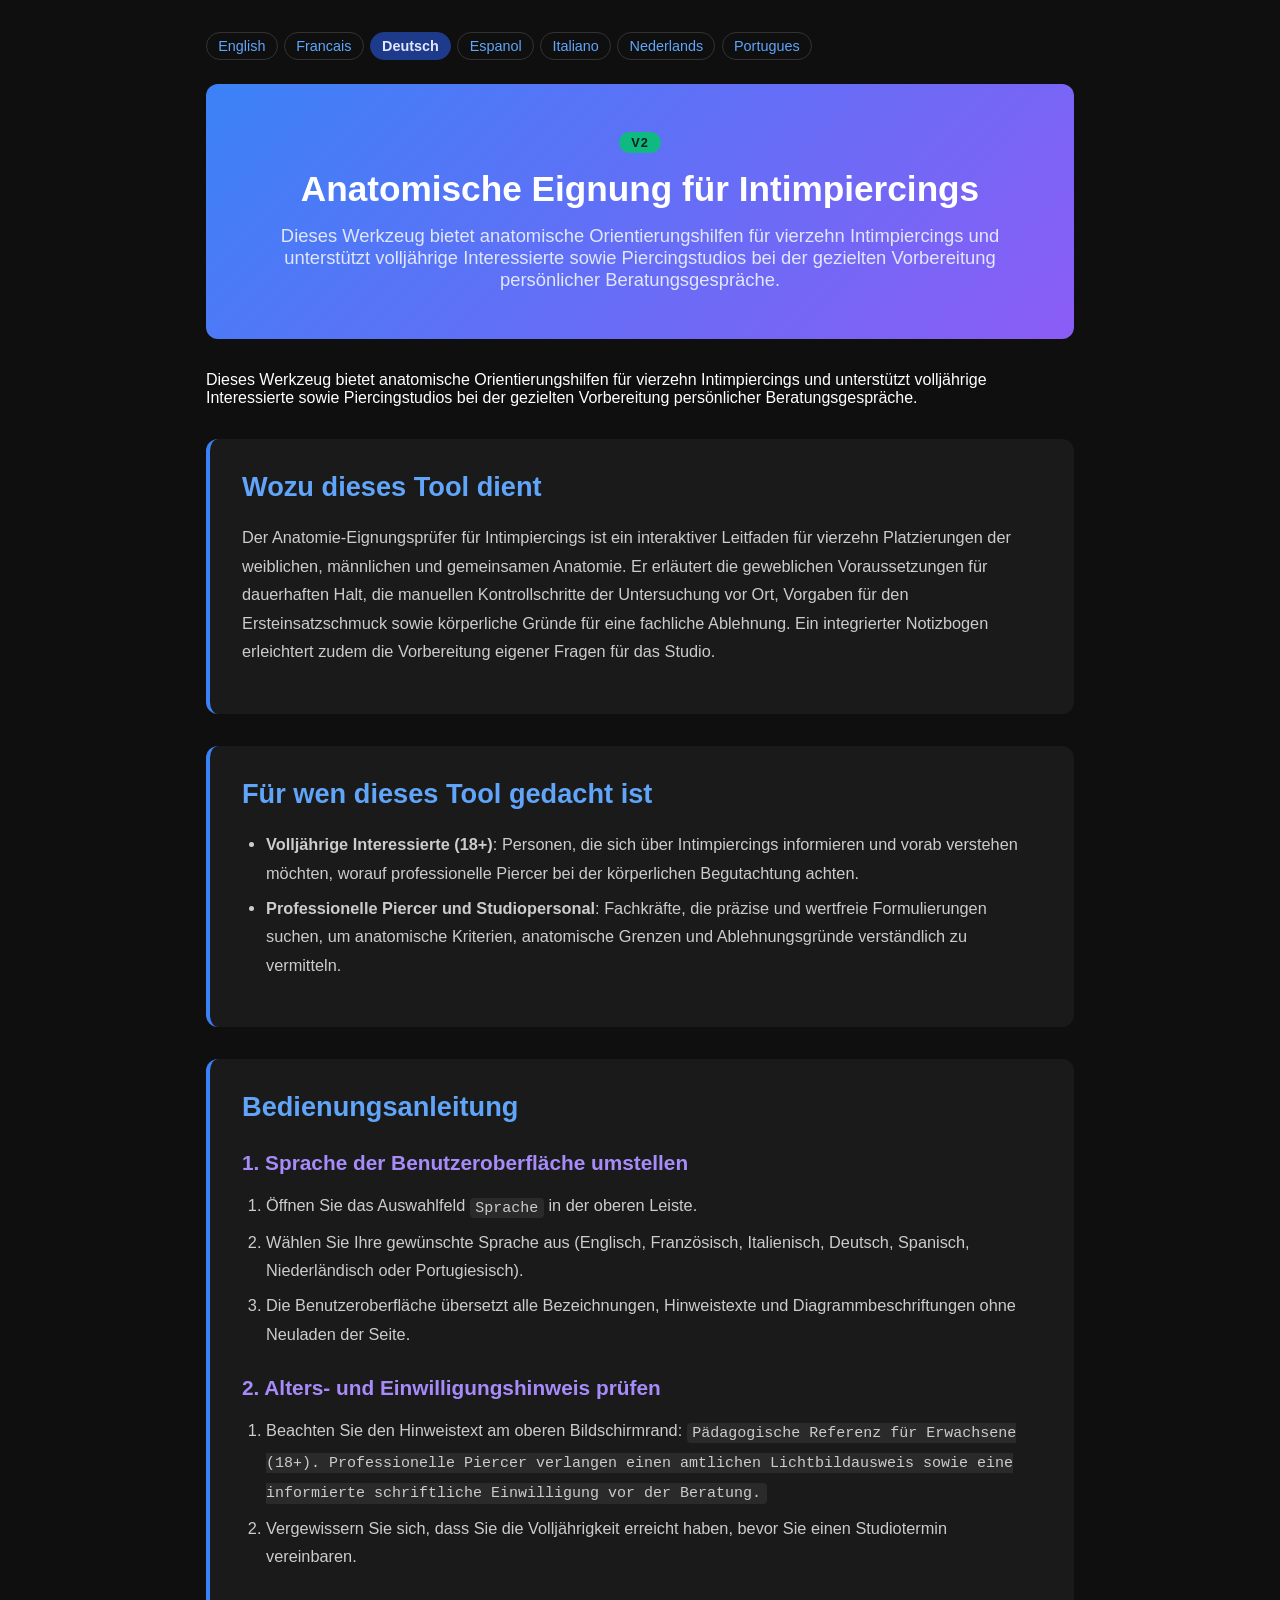
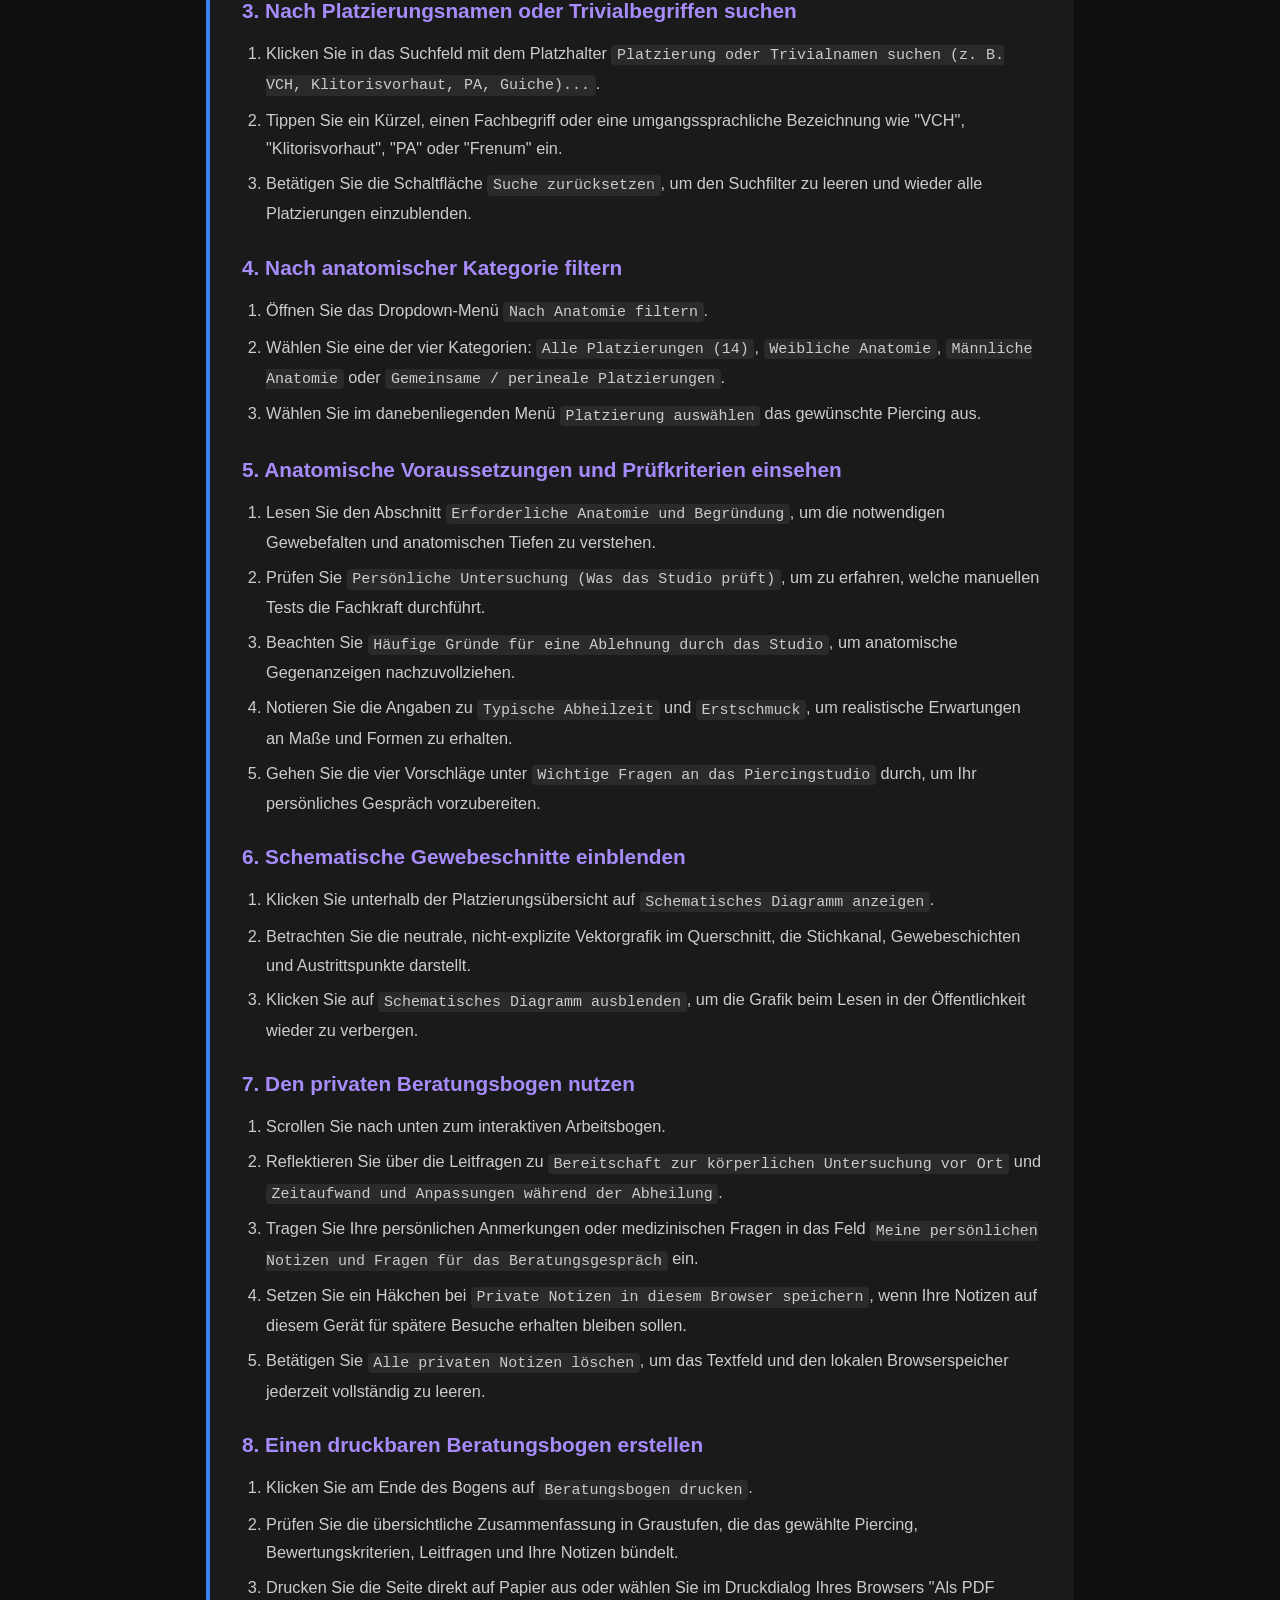
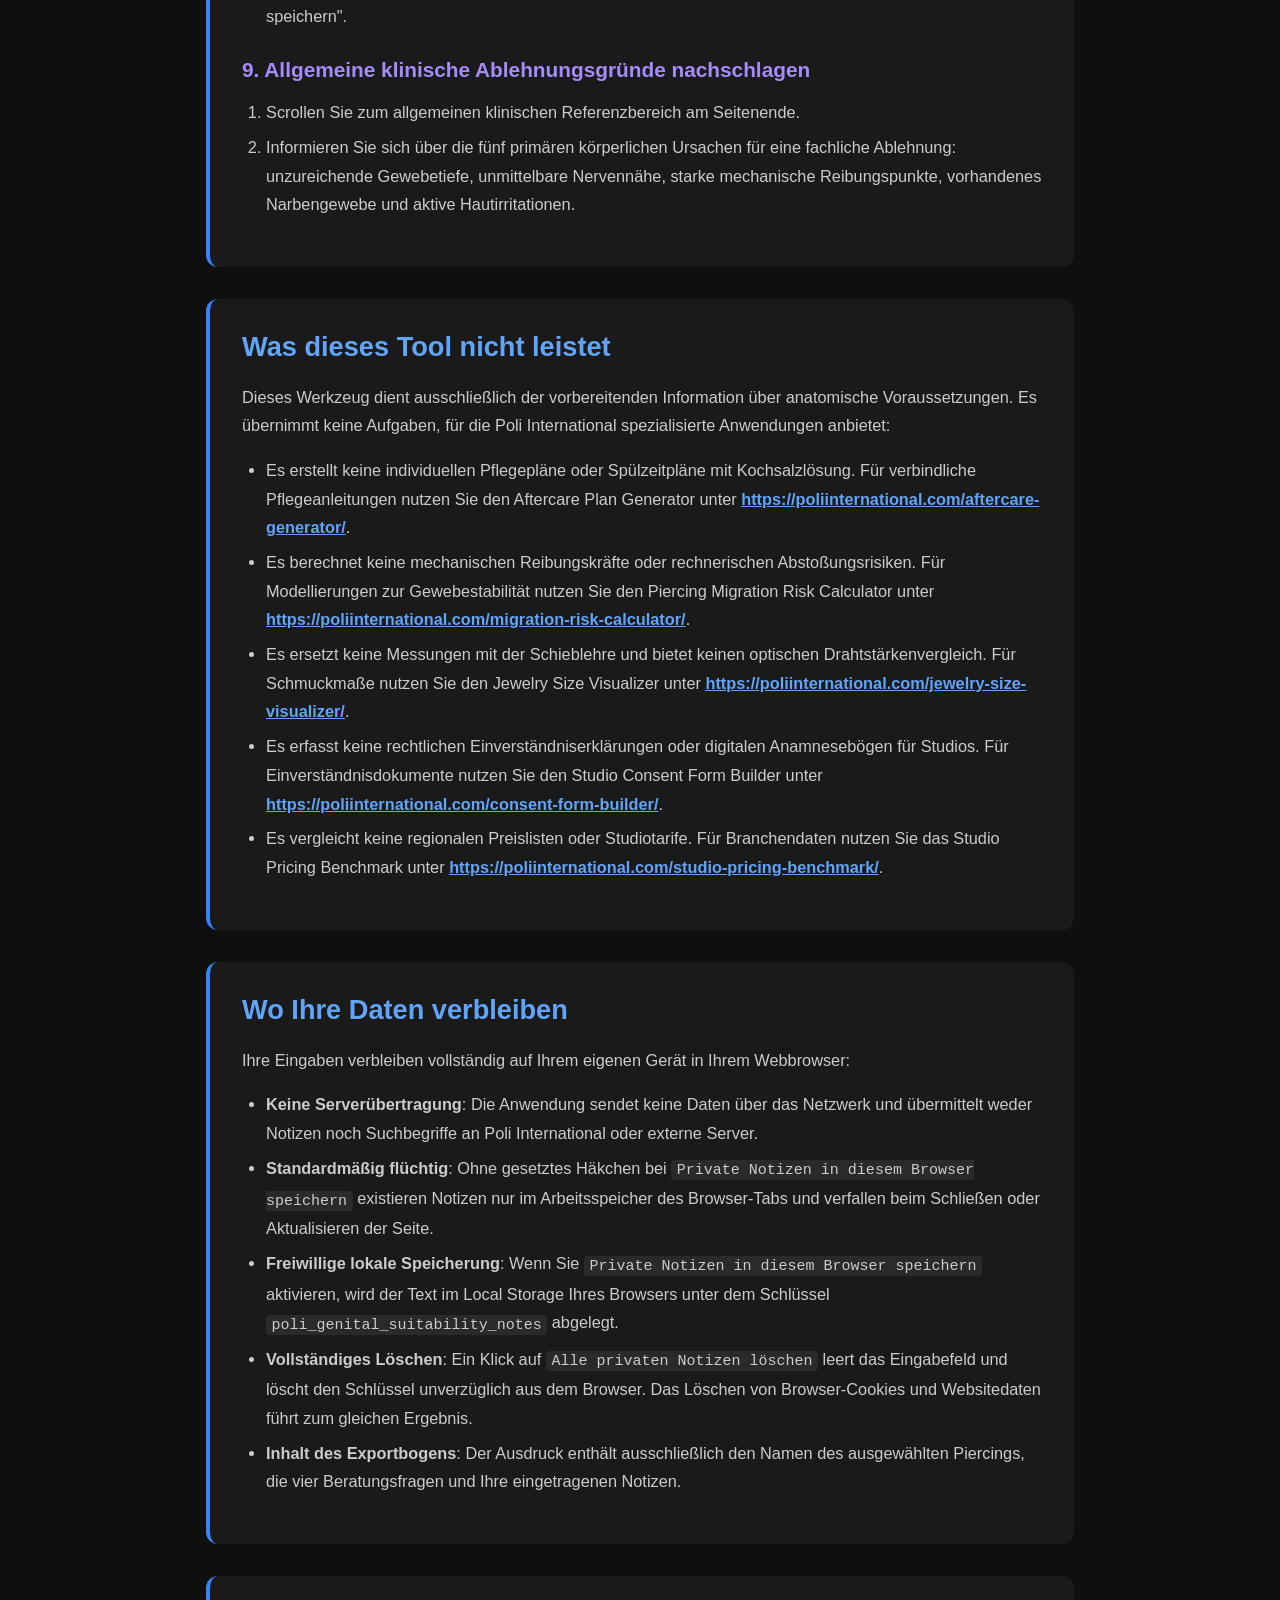
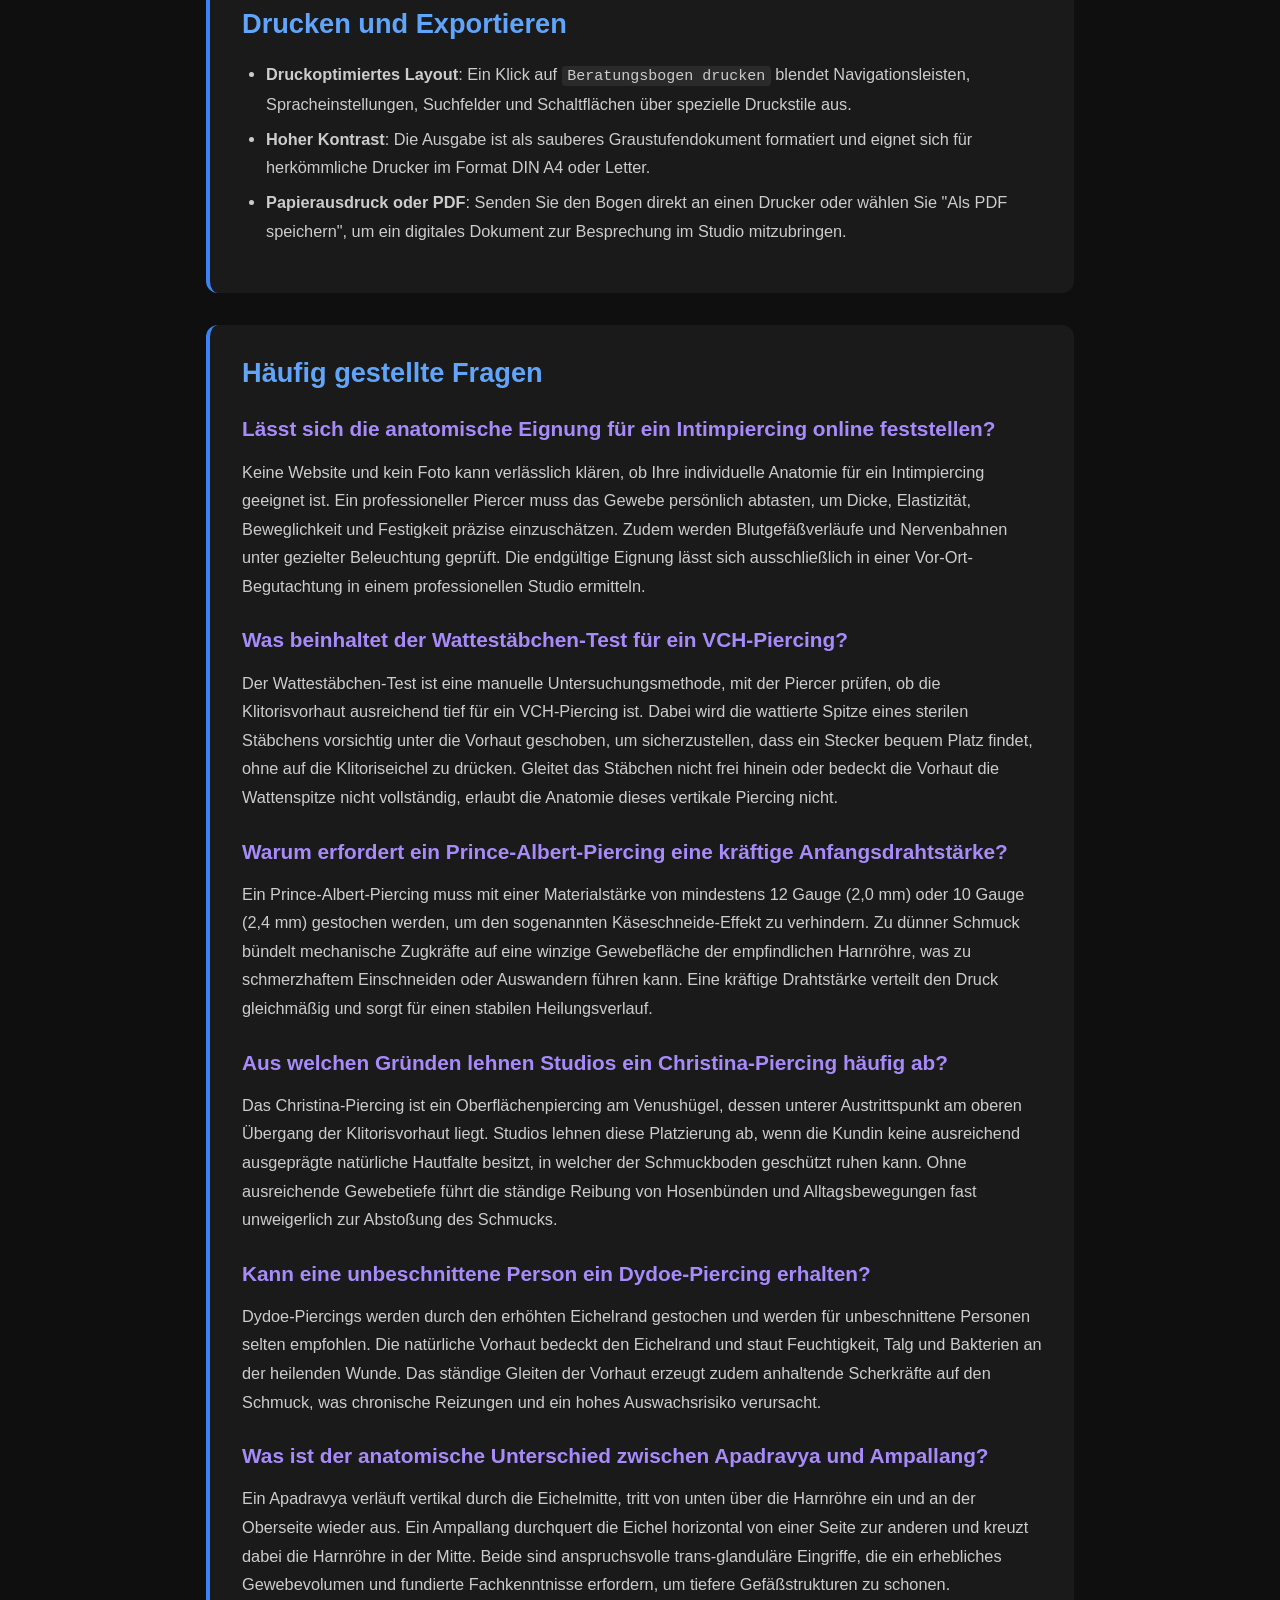
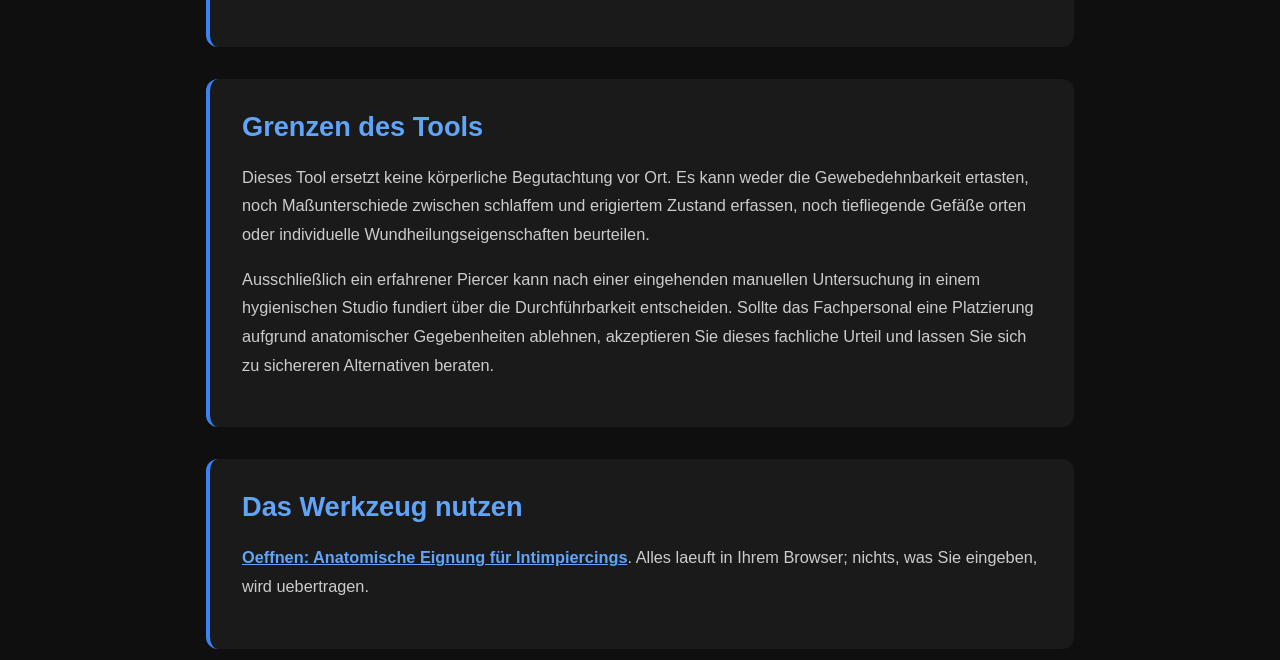
==== documentation-de.html @ 4f52ecac "V2: add documentation-de.html" ====
<!DOCTYPE html>
<html lang="de">
<head><meta name="robots" content="noindex,nofollow">
    <meta charset="UTF-8">
    <meta name="viewport" content="width=device-width, initial-scale=1.0">
    <title>Anatomische Eignung für Intimpiercings Documentation | Poli International</title>
    <meta name="description" content="Dieses Werkzeug bietet anatomische Orientierungshilfen für vierzehn Intimpiercings und unterstützt volljährige Interessierte sowie Piercingstudios bei der gezielten Vorbereitung persönlicher Beratungsgespräche.">
    <link rel="canonical" href="https://poliinternational.com/genital-piercing-suitability/">
    <style>
        body { background: #0f0f0f; color: #fff; font-family: -apple-system, BlinkMacSystemFont, "Segoe UI", Roboto, sans-serif; margin: 0; padding: 0; }
        body.in-iframe .doc-hero h1 { display: none; }
        * { box-sizing: border-box; }
        .entry-content { max-width: 900px; margin: 0 auto; padding: 2rem 1rem; }
        .doc-hero { background: linear-gradient(135deg, #3B82F6, #8B5CF6); padding: 3rem 2rem; text-align: center; border-radius: 0.75rem; margin-bottom: 2rem; }
        .doc-hero h1 { font-size: 2.2rem; margin: 0 0 1rem; font-weight: 700; }
        .doc-hero p { font-size: 1.15rem; color: #E0E7FF; margin: 0; }
        .doc-hero .v2 { display: inline-block; margin-bottom: 1rem; padding: 0.2rem 0.75rem; border-radius: 999px; background: #10B981; color: #04241a; font-weight: 800; font-size: 0.8rem; letter-spacing: 0.08em; }
        .doc-section { margin: 2rem 0; padding: 2rem; background: #1a1a1a; border-radius: 0.75rem; border-left: 4px solid #3B82F6; }
        .doc-section h2 { color: #60A5FA; font-size: 1.7rem; margin: 0 0 1.25rem; font-weight: 600; }
        .doc-section h3 { color: #A78BFA; font-size: 1.3rem; margin: 1.75rem 0 0.75rem; font-weight: 600; }
        .doc-section p, .doc-section li { color: #ccc; line-height: 1.75; font-size: 1.02rem; }
        .doc-section ul, .doc-section ol { padding-left: 1.5rem; }
        .doc-section li { margin: 0.4rem 0; }
        .doc-section code { background: #2a2a2a; padding: 0.1rem 0.35rem; border-radius: 0.25rem; font-size: 0.92em; }
        .doc-section a { color: #60A5FA; font-weight: 600; }
        .highlight-box { background: linear-gradient(135deg, #1E3A8A, #4C1D95); padding: 1.25rem 1.5rem; border-radius: 0.5rem; margin: 1.5rem 0; border-left: 4px solid #10B981; }
        .highlight-box p { color: #E0E7FF; margin: 0; }
        table { width: 100%; border-collapse: collapse; margin: 1.5rem 0; }
        th, td { padding: 0.75rem; text-align: left; border: 1px solid #333; vertical-align: top; }
        th { background: #2a2a2a; color: #60A5FA; }
        td { color: #ccc; }
        .doc-langs { display: flex; flex-wrap: wrap; gap: 0.4rem; margin: 0 0 1.5rem; font-size: 0.9rem; }
        .doc-langs a, .doc-langs span { padding: 0.3rem 0.7rem; border-radius: 999px; border: 1px solid #333; text-decoration: none; }
        .doc-langs a { color: #60A5FA; }
        .doc-langs span { background: #1E3A8A; color: #E0E7FF; border-color: #1E3A8A; font-weight: 700; }
    </style>
</head>
<body>
<script>if (window.self !== window.top) document.body.classList.add('in-iframe');</script>
    <div class="entry-content">
        <nav class="doc-langs" aria-label="Documentation language"><a lang="en" href="documentation.html">English</a><a lang="fr" href="documentation-fr.html">Francais</a><span lang="de">Deutsch</span><a lang="es" href="documentation-es.html">Espanol</a><a lang="it" href="documentation-it.html">Italiano</a><a lang="nl" href="documentation-nl.html">Nederlands</a><a lang="pt" href="documentation-pt.html">Portugues</a></nav>
        <div class="doc-hero">
            <span class="v2">V2</span>
            <h1>Anatomische Eignung für Intimpiercings</h1>
            <p>Dieses Werkzeug bietet anatomische Orientierungshilfen für vierzehn Intimpiercings und unterstützt volljährige Interessierte sowie Piercingstudios bei der gezielten Vorbereitung persönlicher Beratungsgespräche.</p>
        </div>
        <p>Dieses Werkzeug bietet anatomische Orientierungshilfen für vierzehn Intimpiercings und unterstützt volljährige Interessierte sowie Piercingstudios bei der gezielten Vorbereitung persönlicher Beratungsgespräche.</p>
        <div class="doc-section">
        <h2>Wozu dieses Tool dient</h2>
        <p>Der Anatomie-Eignungsprüfer für Intimpiercings ist ein interaktiver Leitfaden für vierzehn Platzierungen der weiblichen, männlichen und gemeinsamen Anatomie. Er erläutert die geweblichen Voraussetzungen für dauerhaften Halt, die manuellen Kontrollschritte der Untersuchung vor Ort, Vorgaben für den Ersteinsatzschmuck sowie körperliche Gründe für eine fachliche Ablehnung. Ein integrierter Notizbogen erleichtert zudem die Vorbereitung eigener Fragen für das Studio.</p>
        </div>
        <div class="doc-section">
        <h2>Für wen dieses Tool gedacht ist</h2>
        <ul>
        <li><strong>Volljährige Interessierte (18+)</strong>: Personen, die sich über Intimpiercings informieren und vorab verstehen möchten, worauf professionelle Piercer bei der körperlichen Begutachtung achten.</li>
        <li><strong>Professionelle Piercer und Studiopersonal</strong>: Fachkräfte, die präzise und wertfreie Formulierungen suchen, um anatomische Kriterien, anatomische Grenzen und Ablehnungsgründe verständlich zu vermitteln.</li>
        </ul>
        </div>
        <div class="doc-section">
        <h2>Bedienungsanleitung</h2>
        <h3>1. Sprache der Benutzeroberfläche umstellen</h3>
        <ol>
        <li>Öffnen Sie das Auswahlfeld <code>Sprache</code> in der oberen Leiste.</li>
        <li>Wählen Sie Ihre gewünschte Sprache aus (Englisch, Französisch, Italienisch, Deutsch, Spanisch, Niederländisch oder Portugiesisch).</li>
        <li>Die Benutzeroberfläche übersetzt alle Bezeichnungen, Hinweistexte und Diagrammbeschriftungen ohne Neuladen der Seite.</li>
        </ol>
        <h3>2. Alters- und Einwilligungshinweis prüfen</h3>
        <ol>
        <li>Beachten Sie den Hinweistext am oberen Bildschirmrand: <code>Pädagogische Referenz für Erwachsene (18+). Professionelle Piercer verlangen einen amtlichen Lichtbildausweis sowie eine informierte schriftliche Einwilligung vor der Beratung.</code></li>
        <li>Vergewissern Sie sich, dass Sie die Volljährigkeit erreicht haben, bevor Sie einen Studiotermin vereinbaren.</li>
        </ol>
        <h3>3. Nach Platzierungsnamen oder Trivialbegriffen suchen</h3>
        <ol>
        <li>Klicken Sie in das Suchfeld mit dem Platzhalter <code>Platzierung oder Trivialnamen suchen (z. B. VCH, Klitorisvorhaut, PA, Guiche)...</code>.</li>
        <li>Tippen Sie ein Kürzel, einen Fachbegriff oder eine umgangssprachliche Bezeichnung wie "VCH", "Klitorisvorhaut", "PA" oder "Frenum" ein.</li>
        <li>Betätigen Sie die Schaltfläche <code>Suche zurücksetzen</code>, um den Suchfilter zu leeren und wieder alle Platzierungen einzublenden.</li>
        </ol>
        <h3>4. Nach anatomischer Kategorie filtern</h3>
        <ol>
        <li>Öffnen Sie das Dropdown-Menü <code>Nach Anatomie filtern</code>.</li>
        <li>Wählen Sie eine der vier Kategorien: <code>Alle Platzierungen (14)</code>, <code>Weibliche Anatomie</code>, <code>Männliche Anatomie</code> oder <code>Gemeinsame / perineale Platzierungen</code>.</li>
        <li>Wählen Sie im danebenliegenden Menü <code>Platzierung auswählen</code> das gewünschte Piercing aus.</li>
        </ol>
        <h3>5. Anatomische Voraussetzungen und Prüfkriterien einsehen</h3>
        <ol>
        <li>Lesen Sie den Abschnitt <code>Erforderliche Anatomie und Begründung</code>, um die notwendigen Gewebefalten und anatomischen Tiefen zu verstehen.</li>
        <li>Prüfen Sie <code>Persönliche Untersuchung (Was das Studio prüft)</code>, um zu erfahren, welche manuellen Tests die Fachkraft durchführt.</li>
        <li>Beachten Sie <code>Häufige Gründe für eine Ablehnung durch das Studio</code>, um anatomische Gegenanzeigen nachzuvollziehen.</li>
        <li>Notieren Sie die Angaben zu <code>Typische Abheilzeit</code> und <code>Erstschmuck</code>, um realistische Erwartungen an Maße und Formen zu erhalten.</li>
        <li>Gehen Sie die vier Vorschläge unter <code>Wichtige Fragen an das Piercingstudio</code> durch, um Ihr persönliches Gespräch vorzubereiten.</li>
        </ol>
        <h3>6. Schematische Gewebeschnitte einblenden</h3>
        <ol>
        <li>Klicken Sie unterhalb der Platzierungsübersicht auf <code>Schematisches Diagramm anzeigen</code>.</li>
        <li>Betrachten Sie die neutrale, nicht-explizite Vektorgrafik im Querschnitt, die Stichkanal, Gewebeschichten und Austrittspunkte darstellt.</li>
        <li>Klicken Sie auf <code>Schematisches Diagramm ausblenden</code>, um die Grafik beim Lesen in der Öffentlichkeit wieder zu verbergen.</li>
        </ol>
        <h3>7. Den privaten Beratungsbogen nutzen</h3>
        <ol>
        <li>Scrollen Sie nach unten zum interaktiven Arbeitsbogen.</li>
        <li>Reflektieren Sie über die Leitfragen zu <code>Bereitschaft zur körperlichen Untersuchung vor Ort</code> und <code>Zeitaufwand und Anpassungen während der Abheilung</code>.</li>
        <li>Tragen Sie Ihre persönlichen Anmerkungen oder medizinischen Fragen in das Feld <code>Meine persönlichen Notizen und Fragen für das Beratungsgespräch</code> ein.</li>
        <li>Setzen Sie ein Häkchen bei <code>Private Notizen in diesem Browser speichern</code>, wenn Ihre Notizen auf diesem Gerät für spätere Besuche erhalten bleiben sollen.</li>
        <li>Betätigen Sie <code>Alle privaten Notizen löschen</code>, um das Textfeld und den lokalen Browserspeicher jederzeit vollständig zu leeren.</li>
        </ol>
        <h3>8. Einen druckbaren Beratungsbogen erstellen</h3>
        <ol>
        <li>Klicken Sie am Ende des Bogens auf <code>Beratungsbogen drucken</code>.</li>
        <li>Prüfen Sie die übersichtliche Zusammenfassung in Graustufen, die das gewählte Piercing, Bewertungskriterien, Leitfragen und Ihre Notizen bündelt.</li>
        <li>Drucken Sie die Seite direkt auf Papier aus oder wählen Sie im Druckdialog Ihres Browsers "Als PDF speichern".</li>
        </ol>
        <h3>9. Allgemeine klinische Ablehnungsgründe nachschlagen</h3>
        <ol>
        <li>Scrollen Sie zum allgemeinen klinischen Referenzbereich am Seitenende.</li>
        <li>Informieren Sie sich über die fünf primären körperlichen Ursachen für eine fachliche Ablehnung: unzureichende Gewebetiefe, unmittelbare Nervennähe, starke mechanische Reibungspunkte, vorhandenes Narbengewebe und aktive Hautirritationen.</li>
        </ol>
        </div>
        <div class="doc-section">
        <h2>Was dieses Tool nicht leistet</h2>
        <p>Dieses Werkzeug dient ausschließlich der vorbereitenden Information über anatomische Voraussetzungen. Es übernimmt keine Aufgaben, für die Poli International spezialisierte Anwendungen anbietet:</p>
        <ul>
        <li>Es erstellt keine individuellen Pflegepläne oder Spülzeitpläne mit Kochsalzlösung. Für verbindliche Pflegeanleitungen nutzen Sie den Aftercare Plan Generator unter <a href="https://poliinternational.com/aftercare-generator/" target="_top">https://poliinternational.com/aftercare-generator/</a>.</li>
        <li>Es berechnet keine mechanischen Reibungskräfte oder rechnerischen Abstoßungsrisiken. Für Modellierungen zur Gewebestabilität nutzen Sie den Piercing Migration Risk Calculator unter <a href="https://poliinternational.com/migration-risk-calculator/" target="_top">https://poliinternational.com/migration-risk-calculator/</a>.</li>
        <li>Es ersetzt keine Messungen mit der Schieblehre und bietet keinen optischen Drahtstärkenvergleich. Für Schmuckmaße nutzen Sie den Jewelry Size Visualizer unter <a href="https://poliinternational.com/jewelry-size-visualizer/" target="_top">https://poliinternational.com/jewelry-size-visualizer/</a>.</li>
        <li>Es erfasst keine rechtlichen Einverständniserklärungen oder digitalen Anamnesebögen für Studios. Für Einverständnisdokumente nutzen Sie den Studio Consent Form Builder unter <a href="https://poliinternational.com/consent-form-builder/" target="_top">https://poliinternational.com/consent-form-builder/</a>.</li>
        <li>Es vergleicht keine regionalen Preislisten oder Studiotarife. Für Branchendaten nutzen Sie das Studio Pricing Benchmark unter <a href="https://poliinternational.com/studio-pricing-benchmark/" target="_top">https://poliinternational.com/studio-pricing-benchmark/</a>.</li>
        </ul>
        </div>
        <div class="doc-section">
        <h2>Wo Ihre Daten verbleiben</h2>
        <p>Ihre Eingaben verbleiben vollständig auf Ihrem eigenen Gerät in Ihrem Webbrowser:</p>
        <ul>
        <li><strong>Keine Serverübertragung</strong>: Die Anwendung sendet keine Daten über das Netzwerk und übermittelt weder Notizen noch Suchbegriffe an Poli International oder externe Server.</li>
        <li><strong>Standardmäßig flüchtig</strong>: Ohne gesetztes Häkchen bei <code>Private Notizen in diesem Browser speichern</code> existieren Notizen nur im Arbeitsspeicher des Browser-Tabs und verfallen beim Schließen oder Aktualisieren der Seite.</li>
        <li><strong>Freiwillige lokale Speicherung</strong>: Wenn Sie <code>Private Notizen in diesem Browser speichern</code> aktivieren, wird der Text im Local Storage Ihres Browsers unter dem Schlüssel <code>poli_genital_suitability_notes</code> abgelegt.</li>
        <li><strong>Vollständiges Löschen</strong>: Ein Klick auf <code>Alle privaten Notizen löschen</code> leert das Eingabefeld und löscht den Schlüssel unverzüglich aus dem Browser. Das Löschen von Browser-Cookies und Websitedaten führt zum gleichen Ergebnis.</li>
        <li><strong>Inhalt des Exportbogens</strong>: Der Ausdruck enthält ausschließlich den Namen des ausgewählten Piercings, die vier Beratungsfragen und Ihre eingetragenen Notizen.</li>
        </ul>
        </div>
        <div class="doc-section">
        <h2>Drucken und Exportieren</h2>
        <ul>
        <li><strong>Druckoptimiertes Layout</strong>: Ein Klick auf <code>Beratungsbogen drucken</code> blendet Navigationsleisten, Spracheinstellungen, Suchfelder und Schaltflächen über spezielle Druckstile aus.</li>
        <li><strong>Hoher Kontrast</strong>: Die Ausgabe ist als sauberes Graustufendokument formatiert und eignet sich für herkömmliche Drucker im Format DIN A4 oder Letter.</li>
        <li><strong>Papierausdruck oder PDF</strong>: Senden Sie den Bogen direkt an einen Drucker oder wählen Sie "Als PDF speichern", um ein digitales Dokument zur Besprechung im Studio mitzubringen.</li>
        </ul>
        </div>
        <div class="doc-section">
        <h2>Häufig gestellte Fragen</h2>
        <h3>Lässt sich die anatomische Eignung für ein Intimpiercing online feststellen?</h3>
        <p>Keine Website und kein Foto kann verlässlich klären, ob Ihre individuelle Anatomie für ein Intimpiercing geeignet ist. Ein professioneller Piercer muss das Gewebe persönlich abtasten, um Dicke, Elastizität, Beweglichkeit und Festigkeit präzise einzuschätzen. Zudem werden Blutgefäßverläufe und Nervenbahnen unter gezielter Beleuchtung geprüft. Die endgültige Eignung lässt sich ausschließlich in einer Vor-Ort-Begutachtung in einem professionellen Studio ermitteln.</p>
        <h3>Was beinhaltet der Wattestäbchen-Test für ein VCH-Piercing?</h3>
        <p>Der Wattestäbchen-Test ist eine manuelle Untersuchungsmethode, mit der Piercer prüfen, ob die Klitorisvorhaut ausreichend tief für ein VCH-Piercing ist. Dabei wird die wattierte Spitze eines sterilen Stäbchens vorsichtig unter die Vorhaut geschoben, um sicherzustellen, dass ein Stecker bequem Platz findet, ohne auf die Klitoriseichel zu drücken. Gleitet das Stäbchen nicht frei hinein oder bedeckt die Vorhaut die Wattenspitze nicht vollständig, erlaubt die Anatomie dieses vertikale Piercing nicht.</p>
        <h3>Warum erfordert ein Prince-Albert-Piercing eine kräftige Anfangsdrahtstärke?</h3>
        <p>Ein Prince-Albert-Piercing muss mit einer Materialstärke von mindestens 12 Gauge (2,0 mm) oder 10 Gauge (2,4 mm) gestochen werden, um den sogenannten Käseschneide-Effekt zu verhindern. Zu dünner Schmuck bündelt mechanische Zugkräfte auf eine winzige Gewebefläche der empfindlichen Harnröhre, was zu schmerzhaftem Einschneiden oder Auswandern führen kann. Eine kräftige Drahtstärke verteilt den Druck gleichmäßig und sorgt für einen stabilen Heilungsverlauf.</p>
        <h3>Aus welchen Gründen lehnen Studios ein Christina-Piercing häufig ab?</h3>
        <p>Das Christina-Piercing ist ein Oberflächenpiercing am Venushügel, dessen unterer Austrittspunkt am oberen Übergang der Klitorisvorhaut liegt. Studios lehnen diese Platzierung ab, wenn die Kundin keine ausreichend ausgeprägte natürliche Hautfalte besitzt, in welcher der Schmuckboden geschützt ruhen kann. Ohne ausreichende Gewebetiefe führt die ständige Reibung von Hosenbünden und Alltagsbewegungen fast unweigerlich zur Abstoßung des Schmucks.</p>
        <h3>Kann eine unbeschnittene Person ein Dydoe-Piercing erhalten?</h3>
        <p>Dydoe-Piercings werden durch den erhöhten Eichelrand gestochen und werden für unbeschnittene Personen selten empfohlen. Die natürliche Vorhaut bedeckt den Eichelrand und staut Feuchtigkeit, Talg und Bakterien an der heilenden Wunde. Das ständige Gleiten der Vorhaut erzeugt zudem anhaltende Scherkräfte auf den Schmuck, was chronische Reizungen und ein hohes Auswachsrisiko verursacht.</p>
        <h3>Was ist der anatomische Unterschied zwischen Apadravya und Ampallang?</h3>
        <p>Ein Apadravya verläuft vertikal durch die Eichelmitte, tritt von unten über die Harnröhre ein und an der Oberseite wieder aus. Ein Ampallang durchquert die Eichel horizontal von einer Seite zur anderen und kreuzt dabei die Harnröhre in der Mitte. Beide sind anspruchsvolle trans-glanduläre Eingriffe, die ein erhebliches Gewebevolumen und fundierte Fachkenntnisse erfordern, um tiefere Gefäßstrukturen zu schonen.</p>
        </div>
        <div class="doc-section">
        <h2>Grenzen des Tools</h2>
        <p>Dieses Tool ersetzt keine körperliche Begutachtung vor Ort. Es kann weder die Gewebedehnbarkeit ertasten, noch Maßunterschiede zwischen schlaffem und erigiertem Zustand erfassen, noch tiefliegende Gefäße orten oder individuelle Wundheilungseigenschaften beurteilen.</p>
        <p>Ausschließlich ein erfahrener Piercer kann nach einer eingehenden manuellen Untersuchung in einem hygienischen Studio fundiert über die Durchführbarkeit entscheiden. Sollte das Fachpersonal eine Platzierung aufgrund anatomischer Gegebenheiten ablehnen, akzeptieren Sie dieses fachliche Urteil und lassen Sie sich zu sichereren Alternativen beraten.</p>
        </div>
        <div class="doc-section">
            <h2>Das Werkzeug nutzen</h2>
            <p><a href="https://poliinternational.com/genital-piercing-suitability/" target="_top">Oeffnen: Anatomische Eignung für Intimpiercings</a>. Alles laeuft in Ihrem Browser; nichts, was Sie eingeben, wird uebertragen.</p>
        </div>
    </div>
</body>
</html>
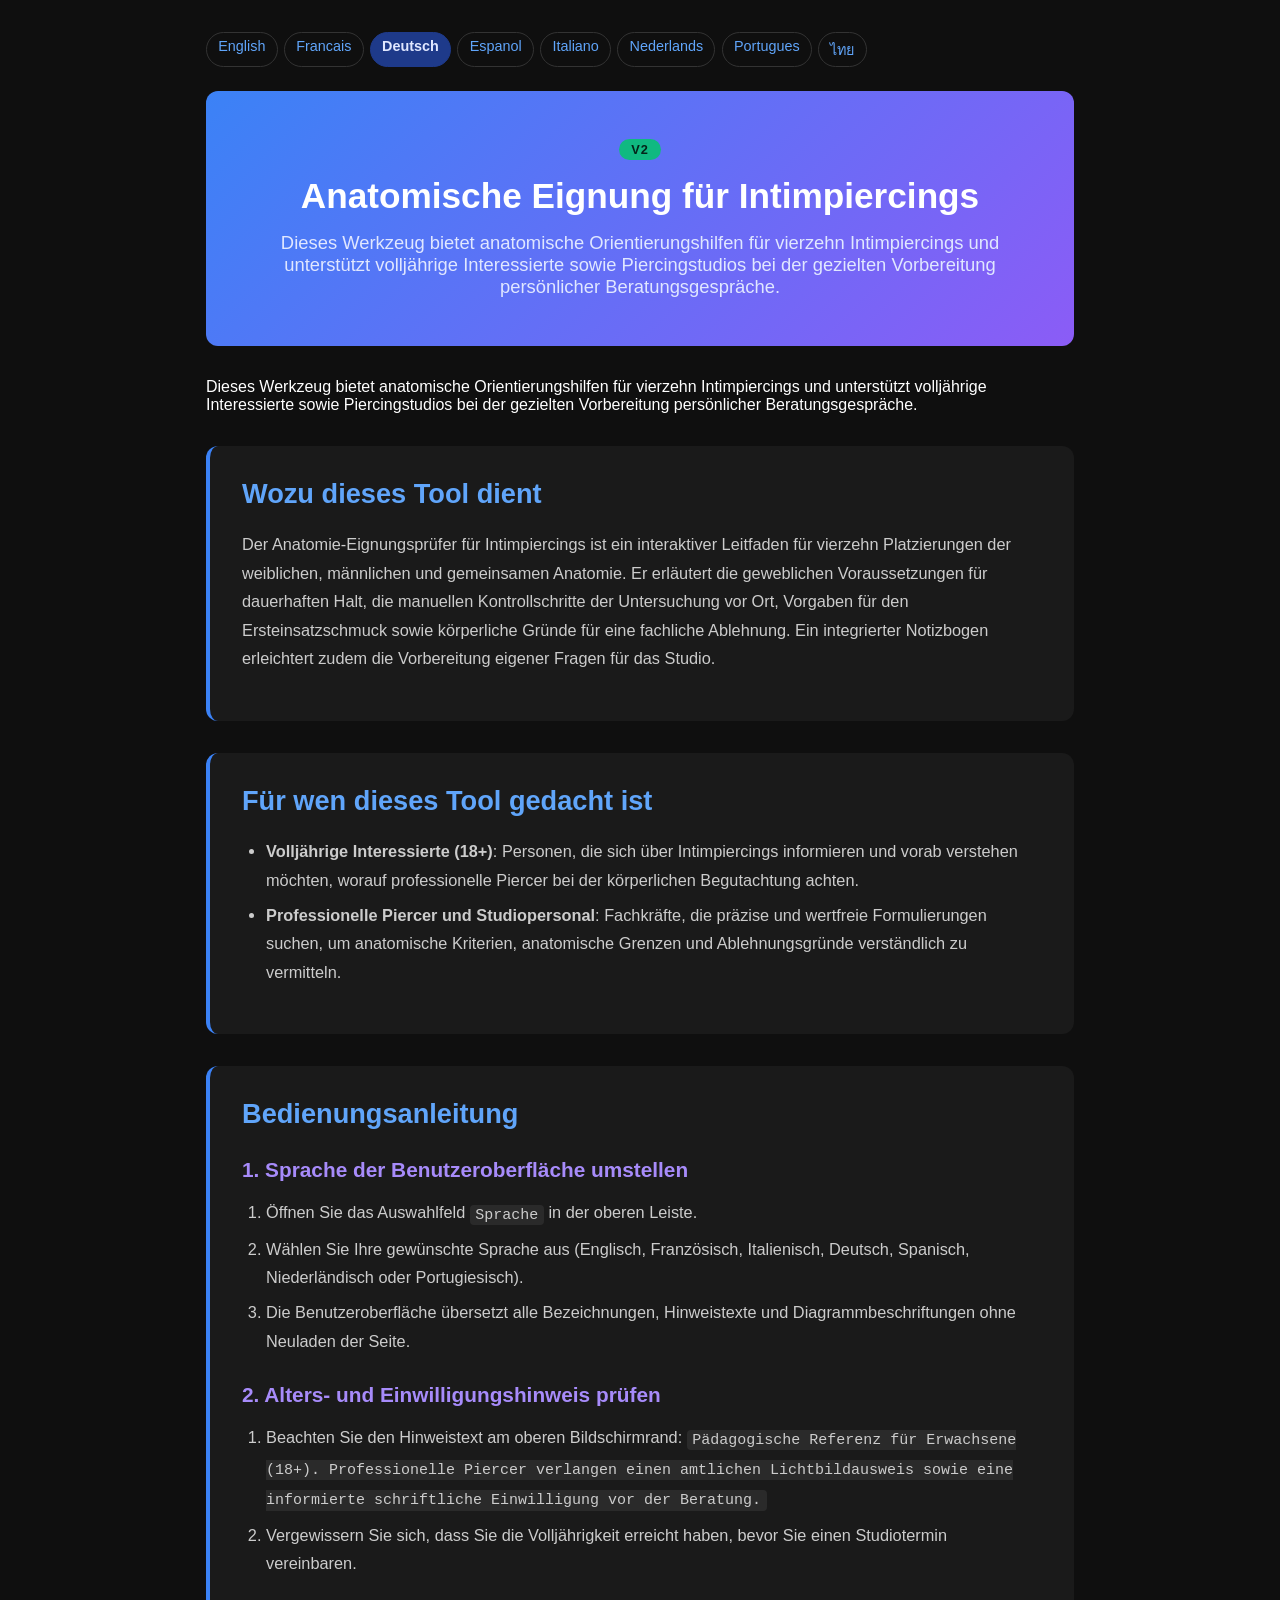
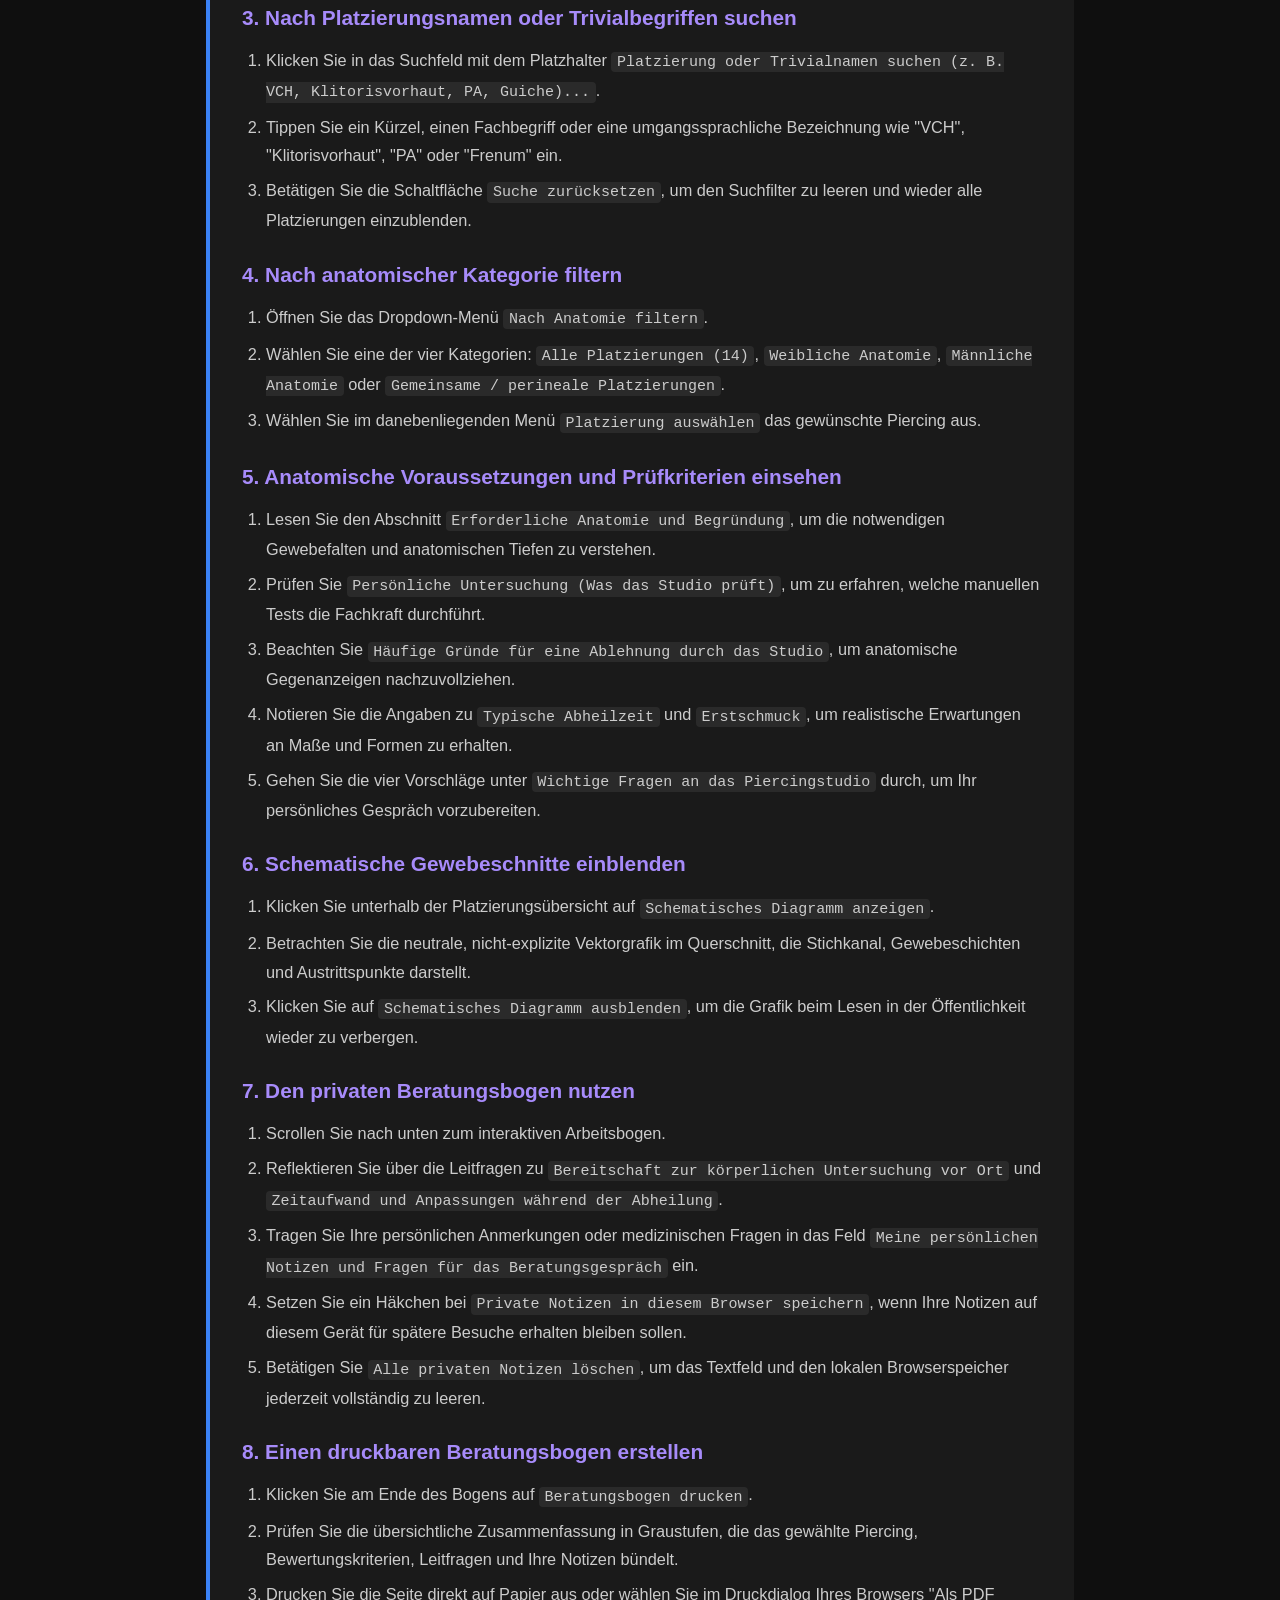
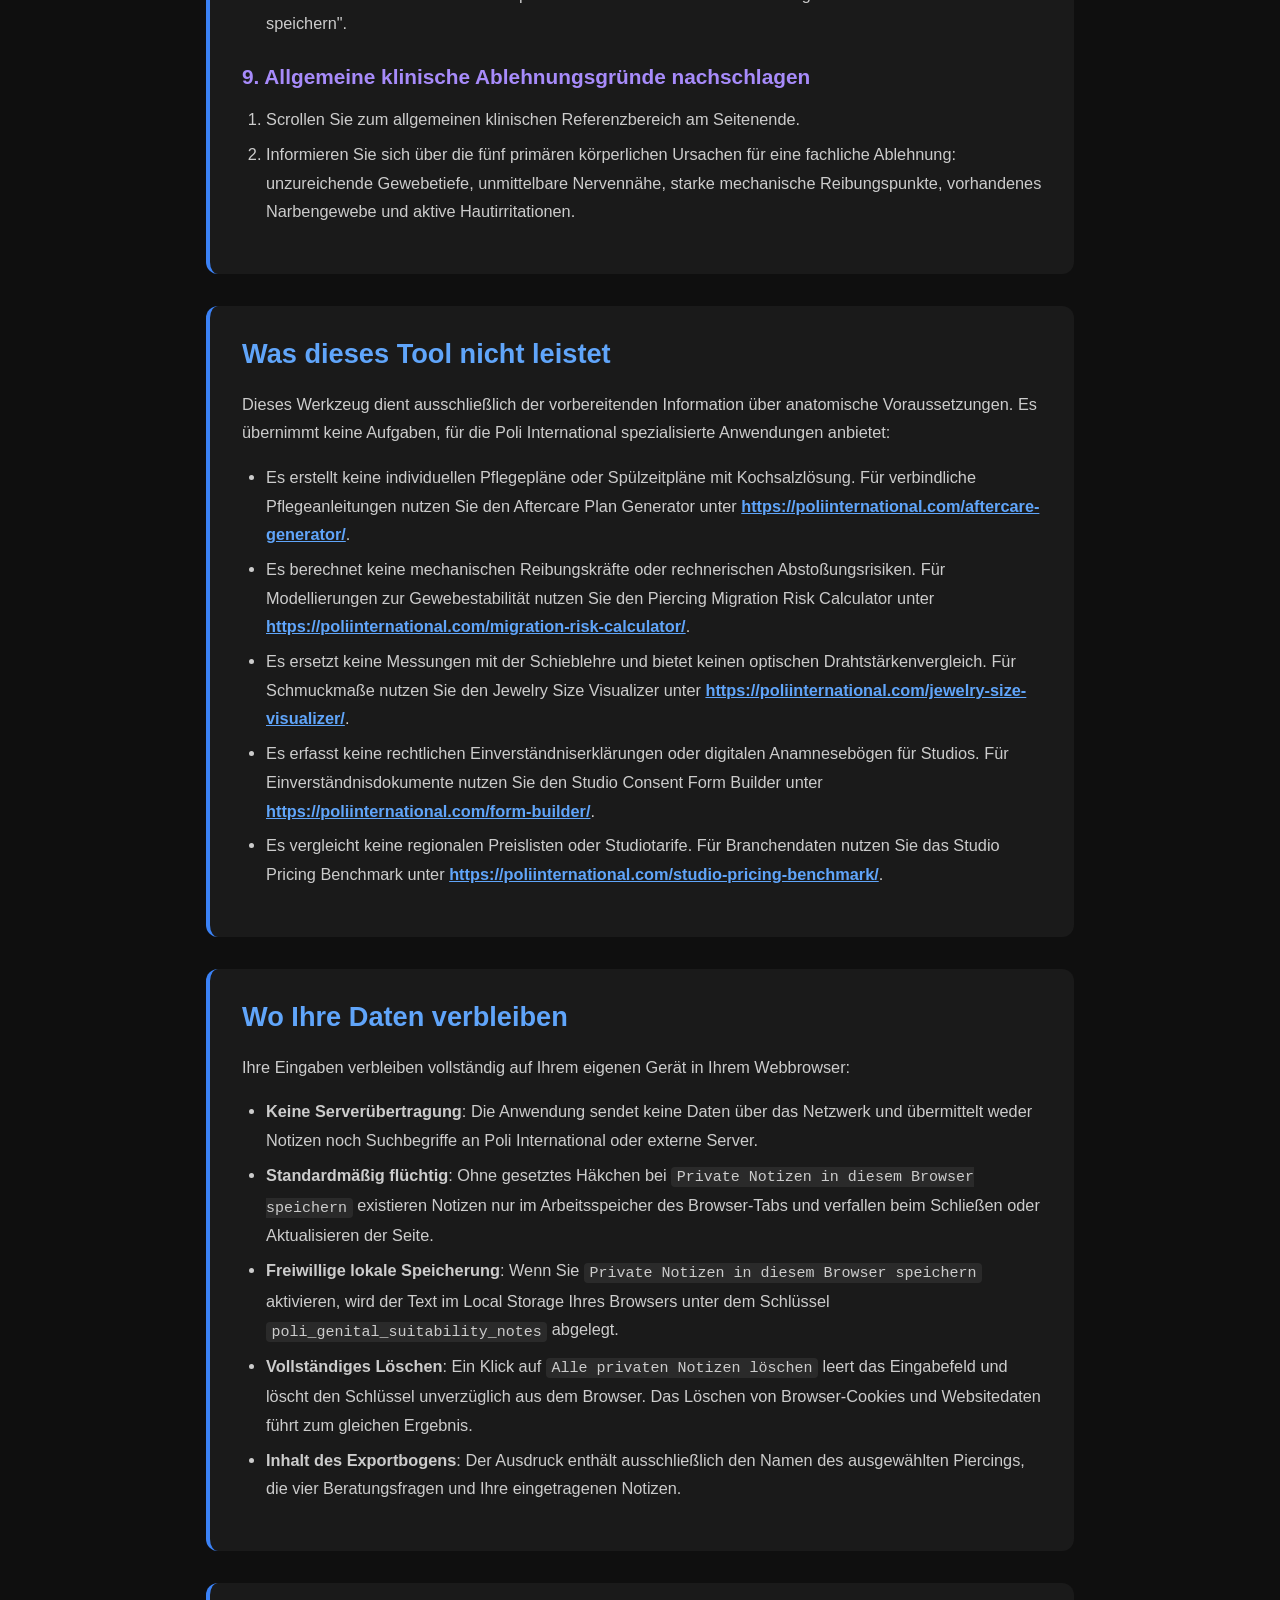
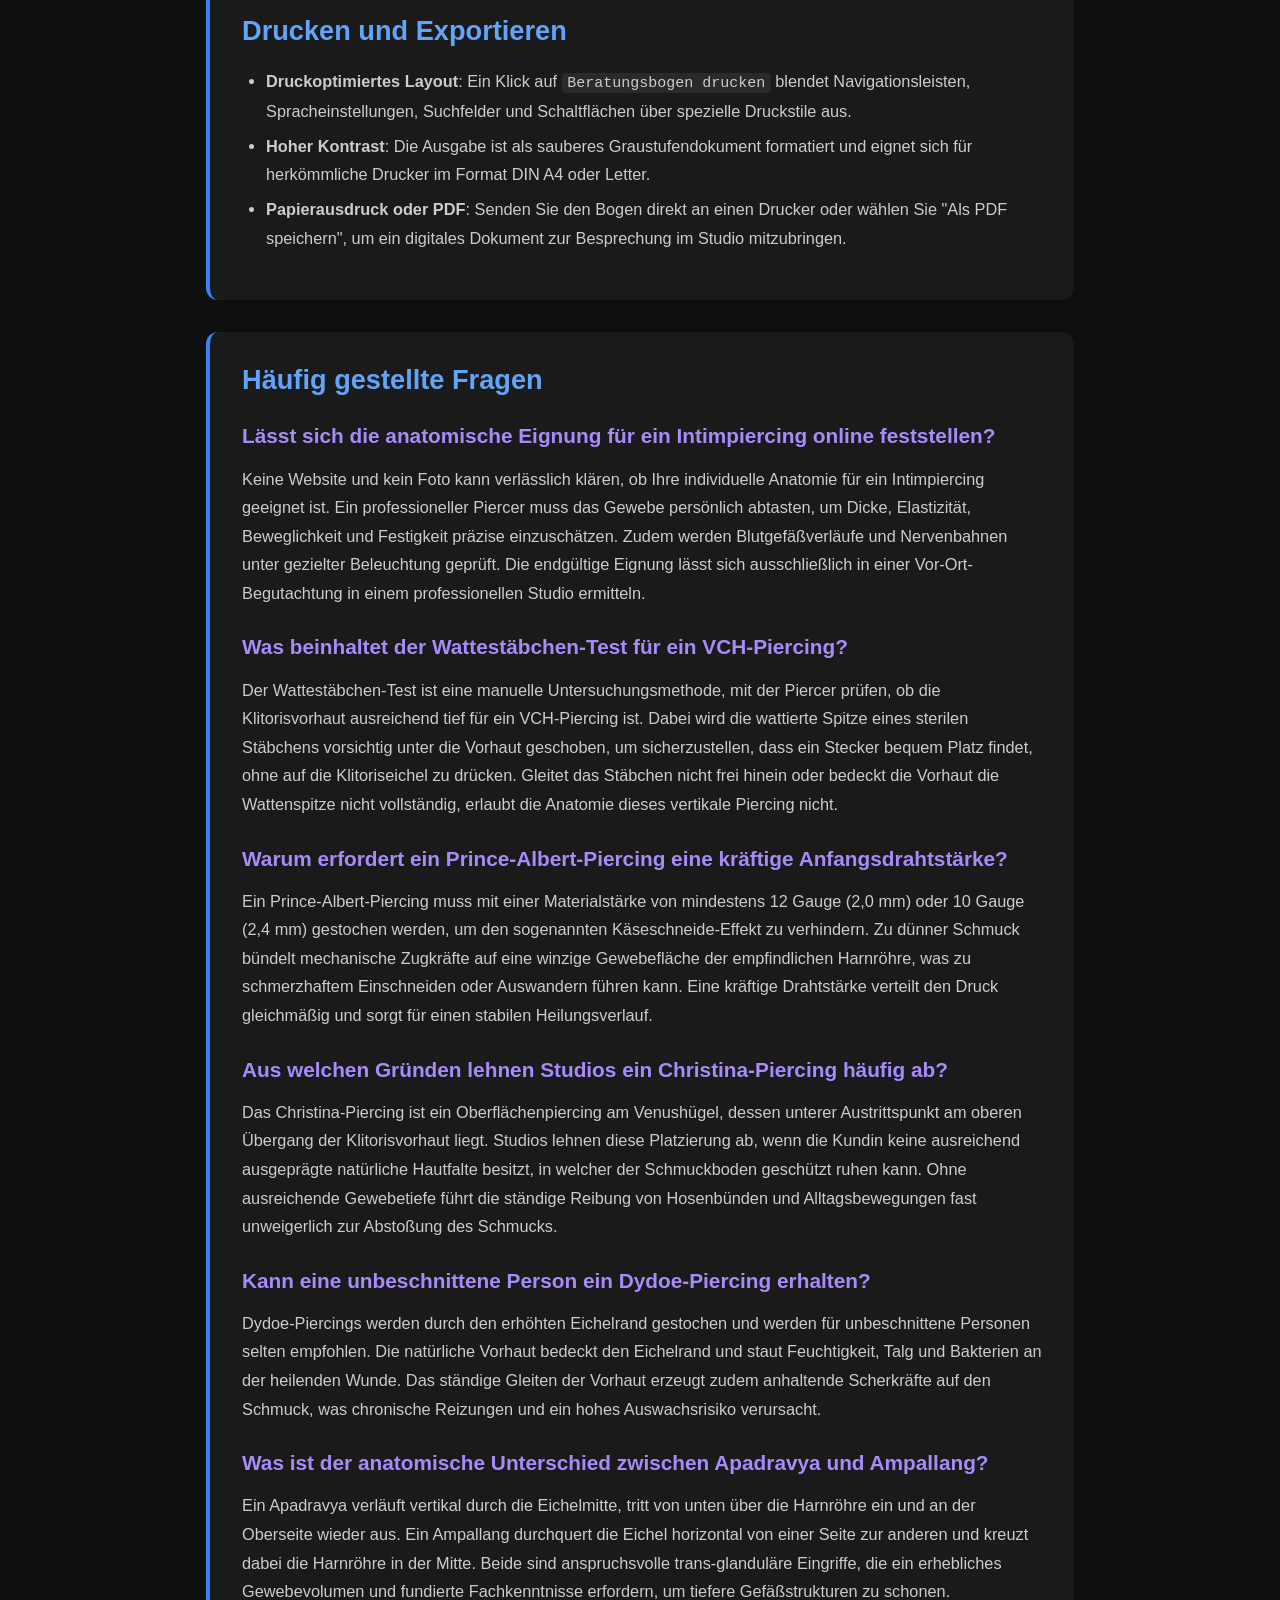
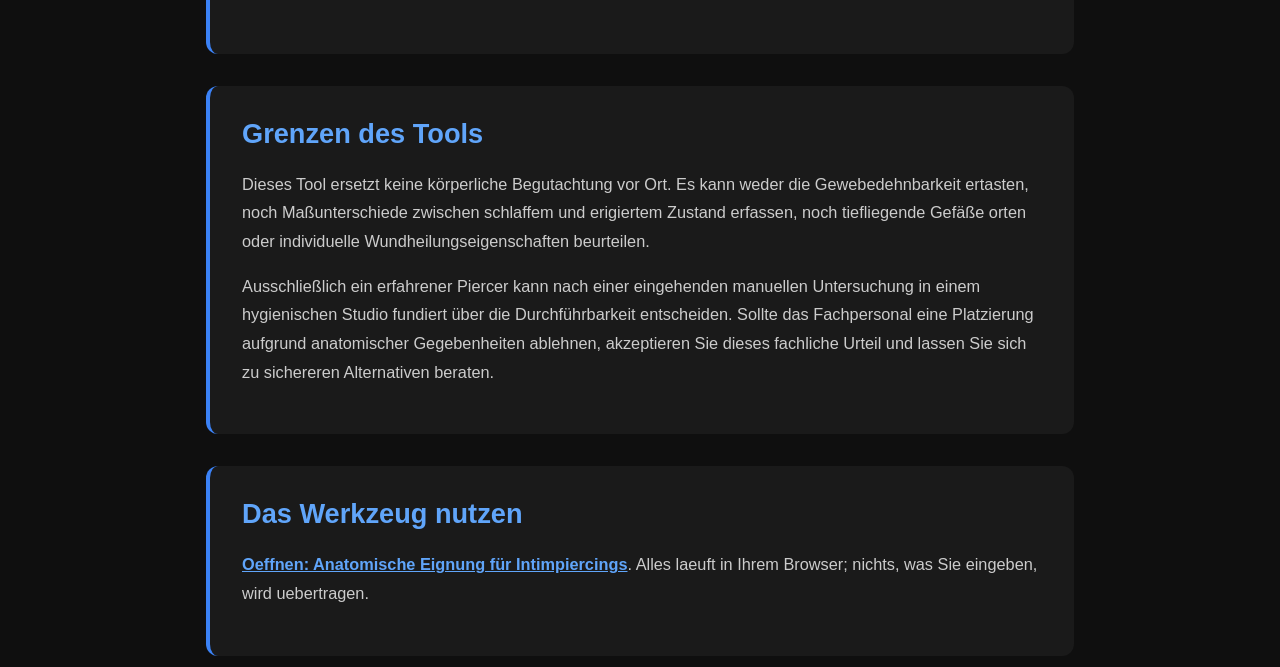
==== commit c9c5712c: "sync documentation-de.html from the live site The website copy of this tool moved on and the repo di" ====
--- a/documentation-de.html
+++ b/documentation-de.html
@@ -3,7 +3,7 @@
 <head><meta name="robots" content="noindex,nofollow">
     <meta charset="UTF-8">
     <meta name="viewport" content="width=device-width, initial-scale=1.0">
-    <title>Anatomische Eignung für Intimpiercings Documentation | Poli International</title>
+    <title>Anatomische Eignung für Intimpiercings Dokumentation | Poli International</title>
     <meta name="description" content="Dieses Werkzeug bietet anatomische Orientierungshilfen für vierzehn Intimpiercings und unterstützt volljährige Interessierte sowie Piercingstudios bei der gezielten Vorbereitung persönlicher Beratungsgespräche.">
     <link rel="canonical" href="https://poliinternational.com/genital-piercing-suitability/">
     <style>
@@ -38,7 +38,7 @@
 <body>
 <script>if (window.self !== window.top) document.body.classList.add('in-iframe');</script>
     <div class="entry-content">
-        <nav class="doc-langs" aria-label="Documentation language"><a lang="en" href="documentation.html">English</a><a lang="fr" href="documentation-fr.html">Francais</a><span lang="de">Deutsch</span><a lang="es" href="documentation-es.html">Espanol</a><a lang="it" href="documentation-it.html">Italiano</a><a lang="nl" href="documentation-nl.html">Nederlands</a><a lang="pt" href="documentation-pt.html">Portugues</a></nav>
+        <nav class="doc-langs" aria-label="Documentation language"><a lang="en" href="documentation.html">English</a><a lang="fr" href="documentation-fr.html">Francais</a><span lang="de">Deutsch</span><a lang="es" href="documentation-es.html">Espanol</a><a lang="it" href="documentation-it.html">Italiano</a><a lang="nl" href="documentation-nl.html">Nederlands</a><a lang="pt" href="documentation-pt.html">Portugues</a><a lang="th" href="documentation-th.html">ไทย</a></nav>
         <div class="doc-hero">
             <span class="v2">V2</span>
             <h1>Anatomische Eignung für Intimpiercings</h1>
@@ -122,7 +122,7 @@
         <li>Es erstellt keine individuellen Pflegepläne oder Spülzeitpläne mit Kochsalzlösung. Für verbindliche Pflegeanleitungen nutzen Sie den Aftercare Plan Generator unter <a href="https://poliinternational.com/aftercare-generator/" target="_top">https://poliinternational.com/aftercare-generator/</a>.</li>
         <li>Es berechnet keine mechanischen Reibungskräfte oder rechnerischen Abstoßungsrisiken. Für Modellierungen zur Gewebestabilität nutzen Sie den Piercing Migration Risk Calculator unter <a href="https://poliinternational.com/migration-risk-calculator/" target="_top">https://poliinternational.com/migration-risk-calculator/</a>.</li>
         <li>Es ersetzt keine Messungen mit der Schieblehre und bietet keinen optischen Drahtstärkenvergleich. Für Schmuckmaße nutzen Sie den Jewelry Size Visualizer unter <a href="https://poliinternational.com/jewelry-size-visualizer/" target="_top">https://poliinternational.com/jewelry-size-visualizer/</a>.</li>
-        <li>Es erfasst keine rechtlichen Einverständniserklärungen oder digitalen Anamnesebögen für Studios. Für Einverständnisdokumente nutzen Sie den Studio Consent Form Builder unter <a href="https://poliinternational.com/consent-form-builder/" target="_top">https://poliinternational.com/consent-form-builder/</a>.</li>
+        <li>Es erfasst keine rechtlichen Einverständniserklärungen oder digitalen Anamnesebögen für Studios. Für Einverständnisdokumente nutzen Sie den Studio Consent Form Builder unter <a href="https://poliinternational.com/form-builder/" target="_top">https://poliinternational.com/form-builder/</a>.</li>
         <li>Es vergleicht keine regionalen Preislisten oder Studiotarife. Für Branchendaten nutzen Sie das Studio Pricing Benchmark unter <a href="https://poliinternational.com/studio-pricing-benchmark/" target="_top">https://poliinternational.com/studio-pricing-benchmark/</a>.</li>
         </ul>
         </div>
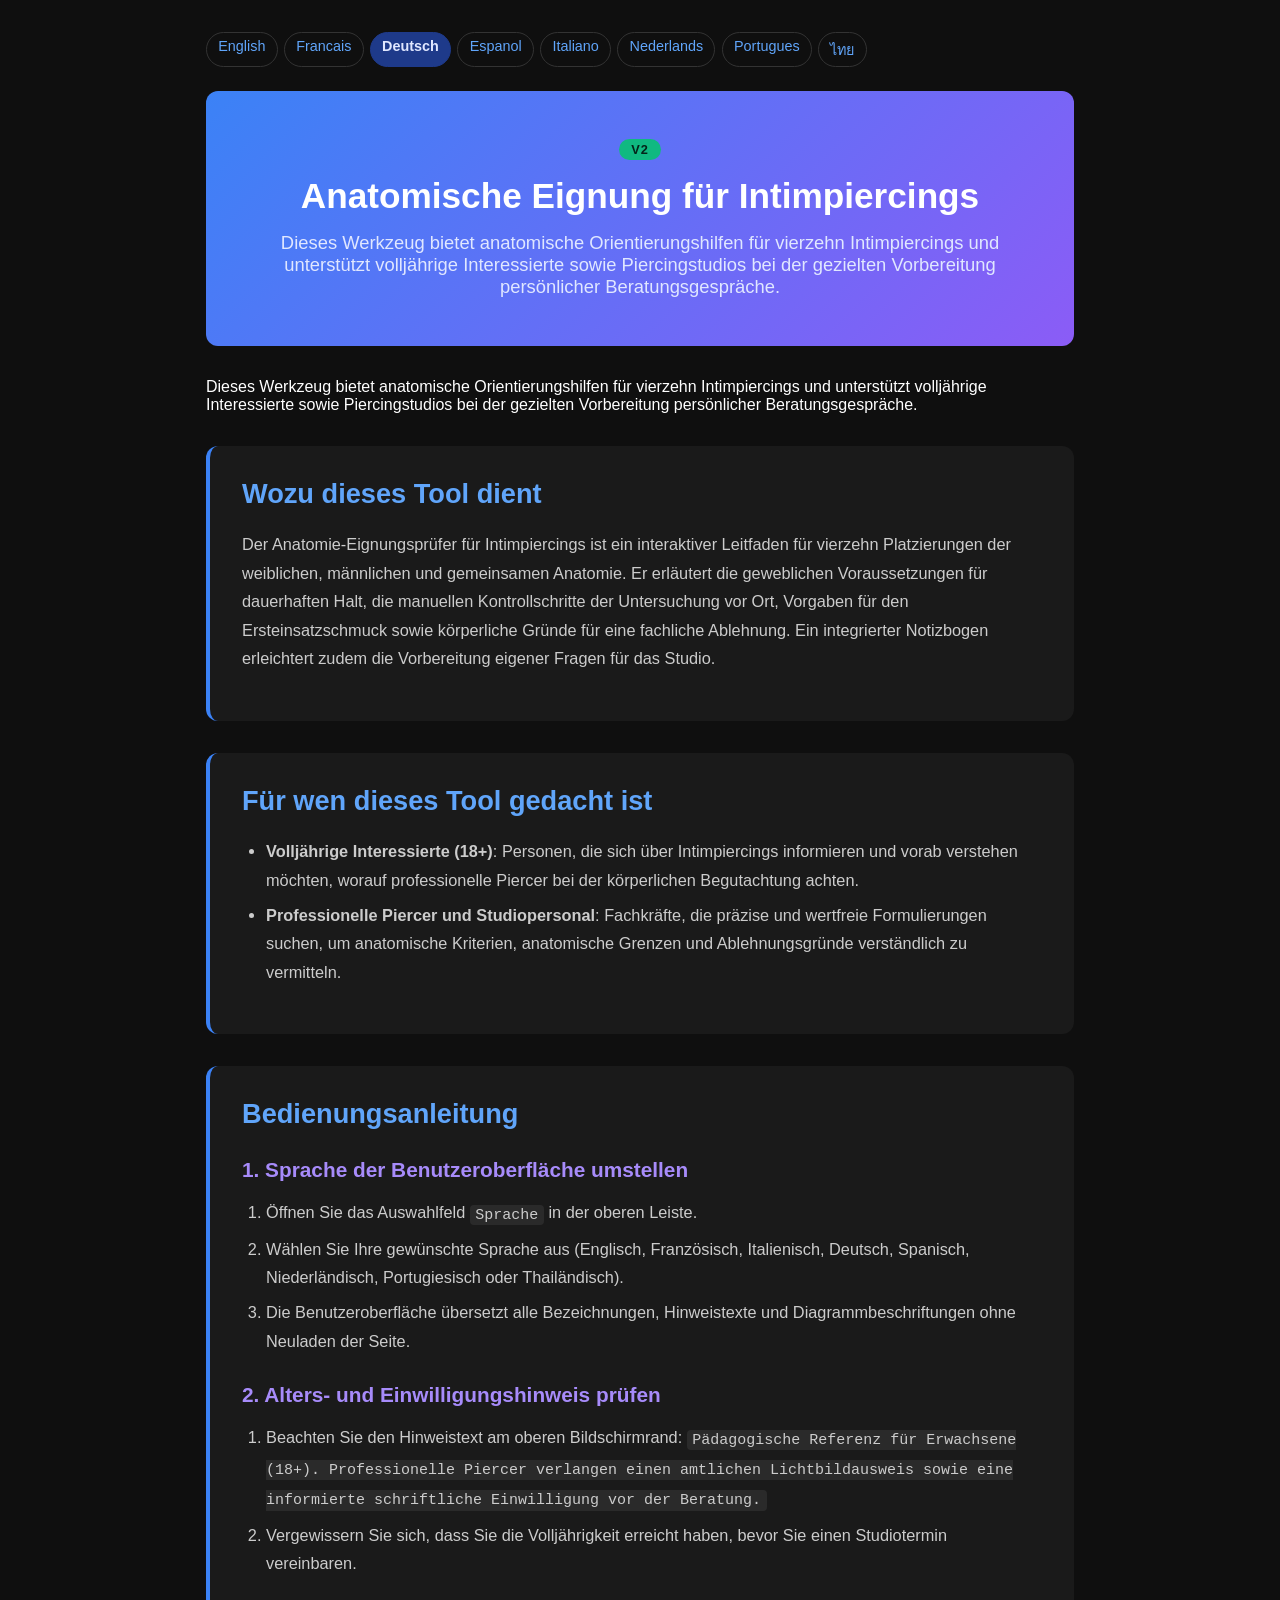
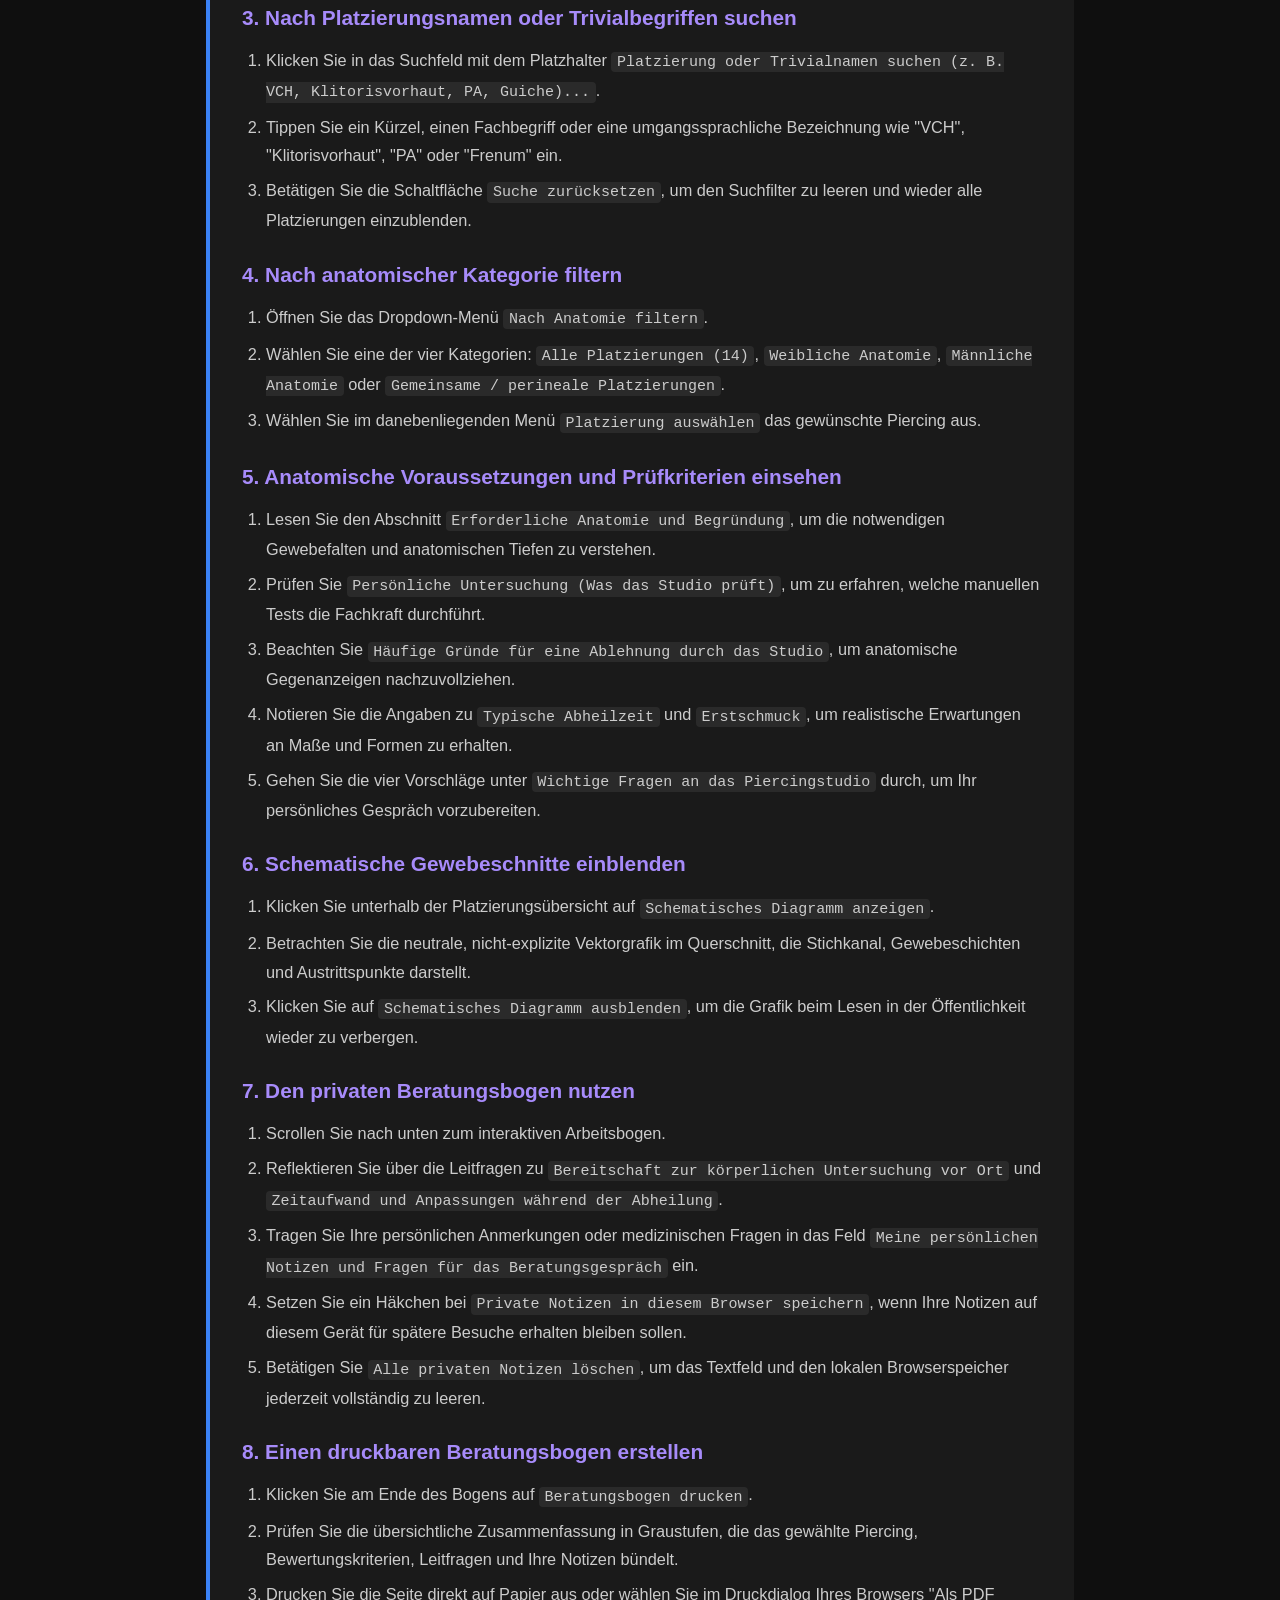
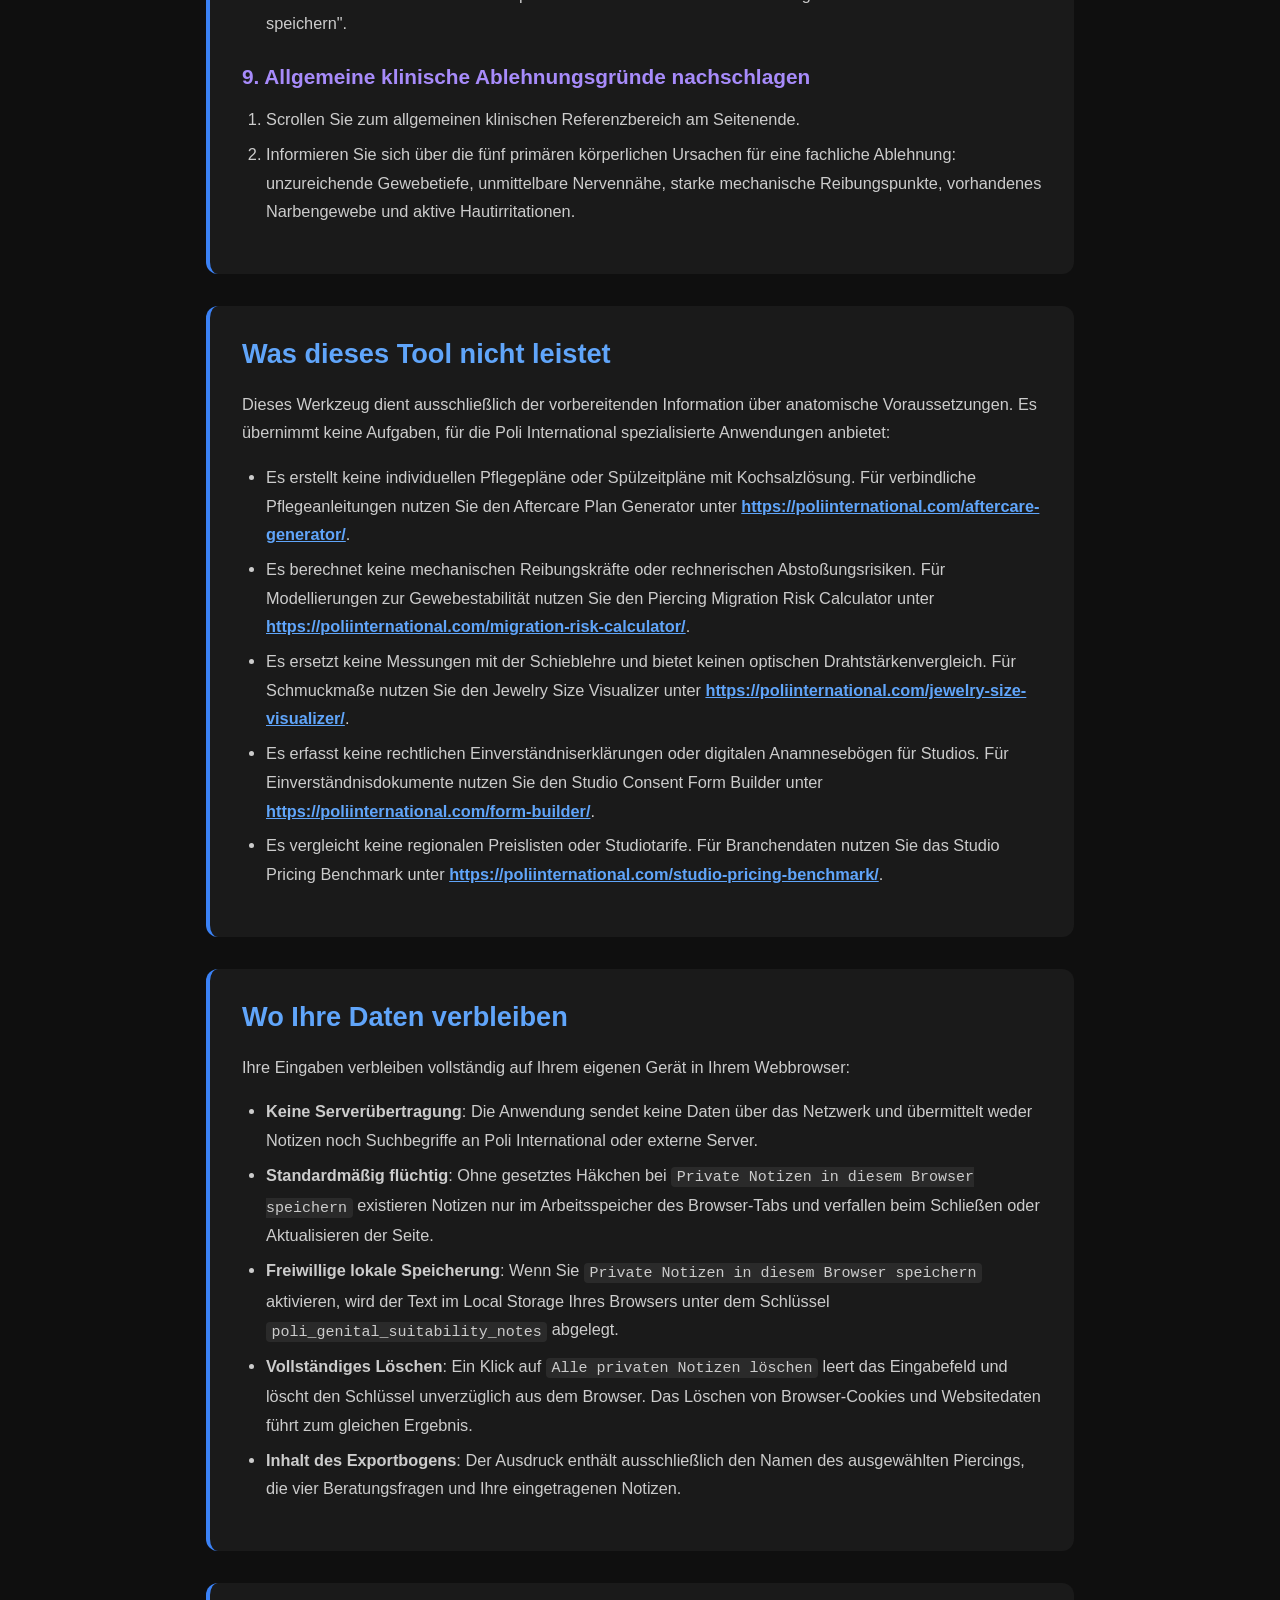
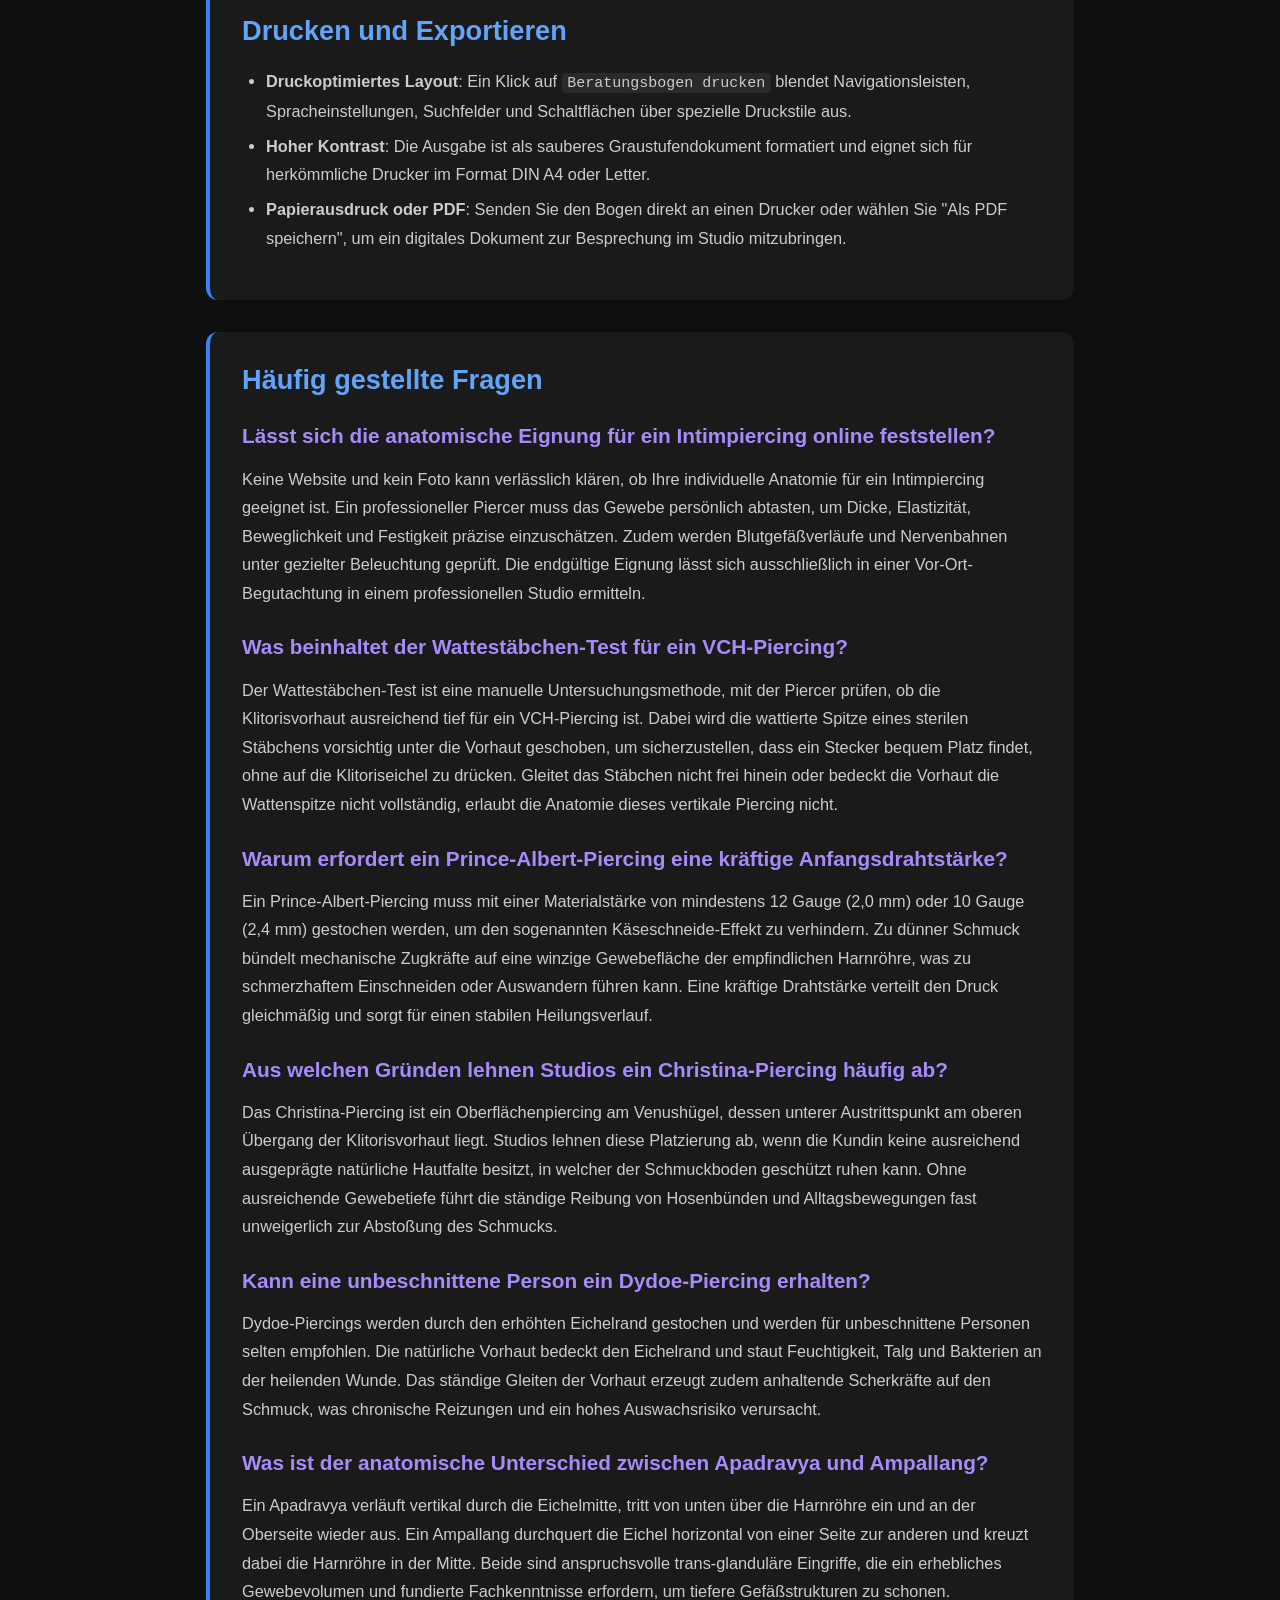
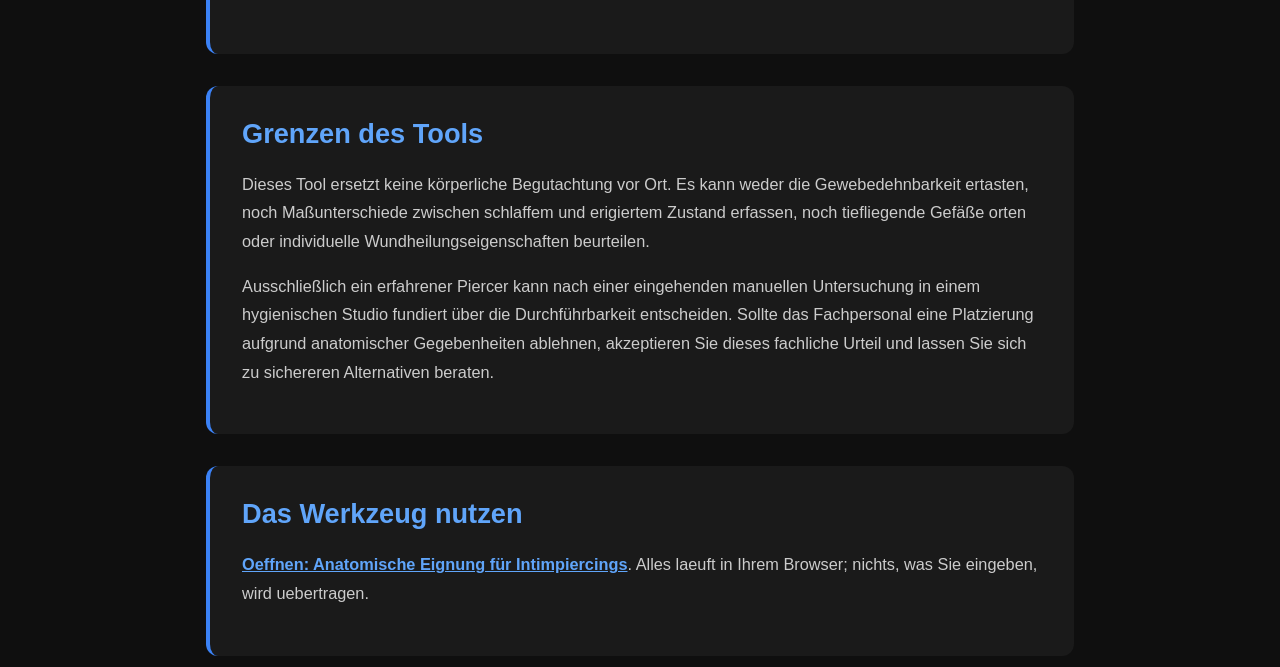
==== commit 1002fe4a: "sync documentation-de.html from the live site The website copy of this tool moved on and the repo di" ====
--- a/documentation-de.html
+++ b/documentation-de.html
@@ -61,7 +61,7 @@
         <h3>1. Sprache der Benutzeroberfläche umstellen</h3>
         <ol>
         <li>Öffnen Sie das Auswahlfeld <code>Sprache</code> in der oberen Leiste.</li>
-        <li>Wählen Sie Ihre gewünschte Sprache aus (Englisch, Französisch, Italienisch, Deutsch, Spanisch, Niederländisch oder Portugiesisch).</li>
+        <li>Wählen Sie Ihre gewünschte Sprache aus (Englisch, Französisch, Italienisch, Deutsch, Spanisch, Niederländisch, Portugiesisch oder Thailändisch).</li>
         <li>Die Benutzeroberfläche übersetzt alle Bezeichnungen, Hinweistexte und Diagrammbeschriftungen ohne Neuladen der Seite.</li>
         </ol>
         <h3>2. Alters- und Einwilligungshinweis prüfen</h3>
